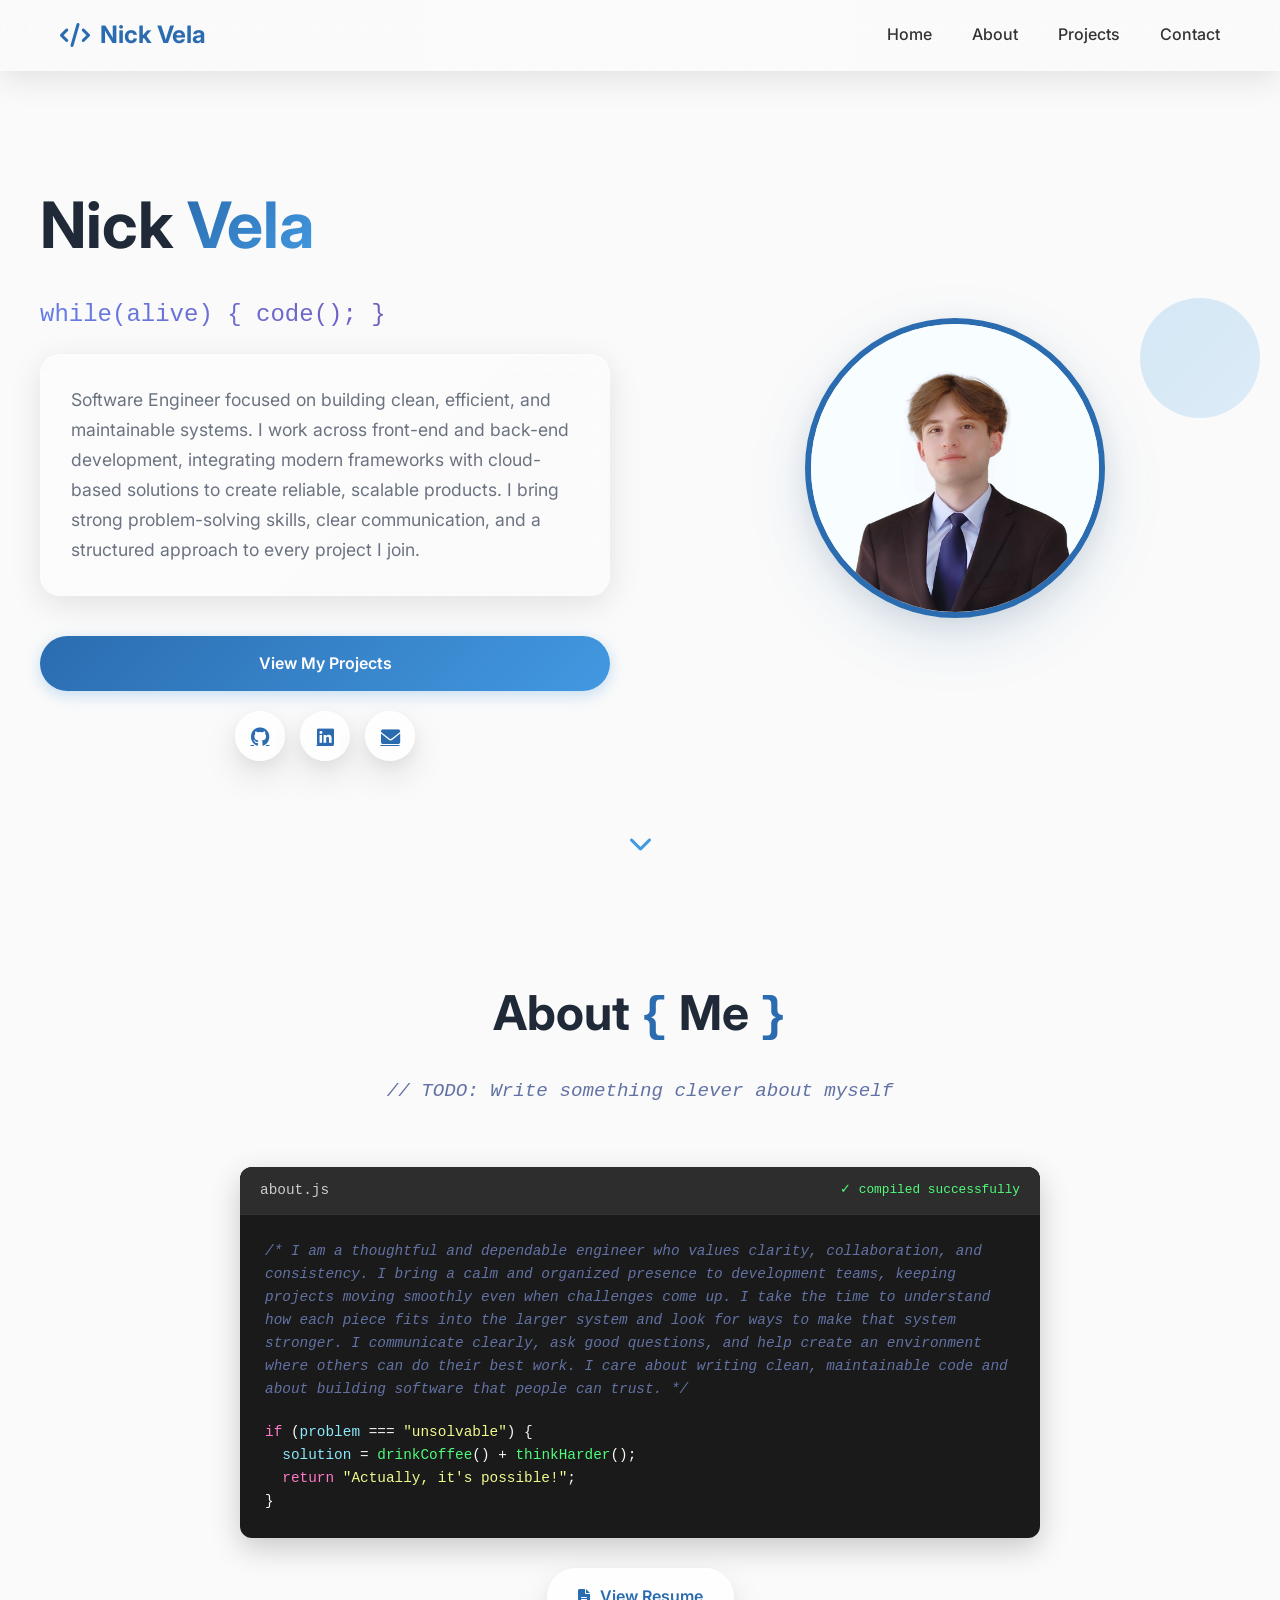
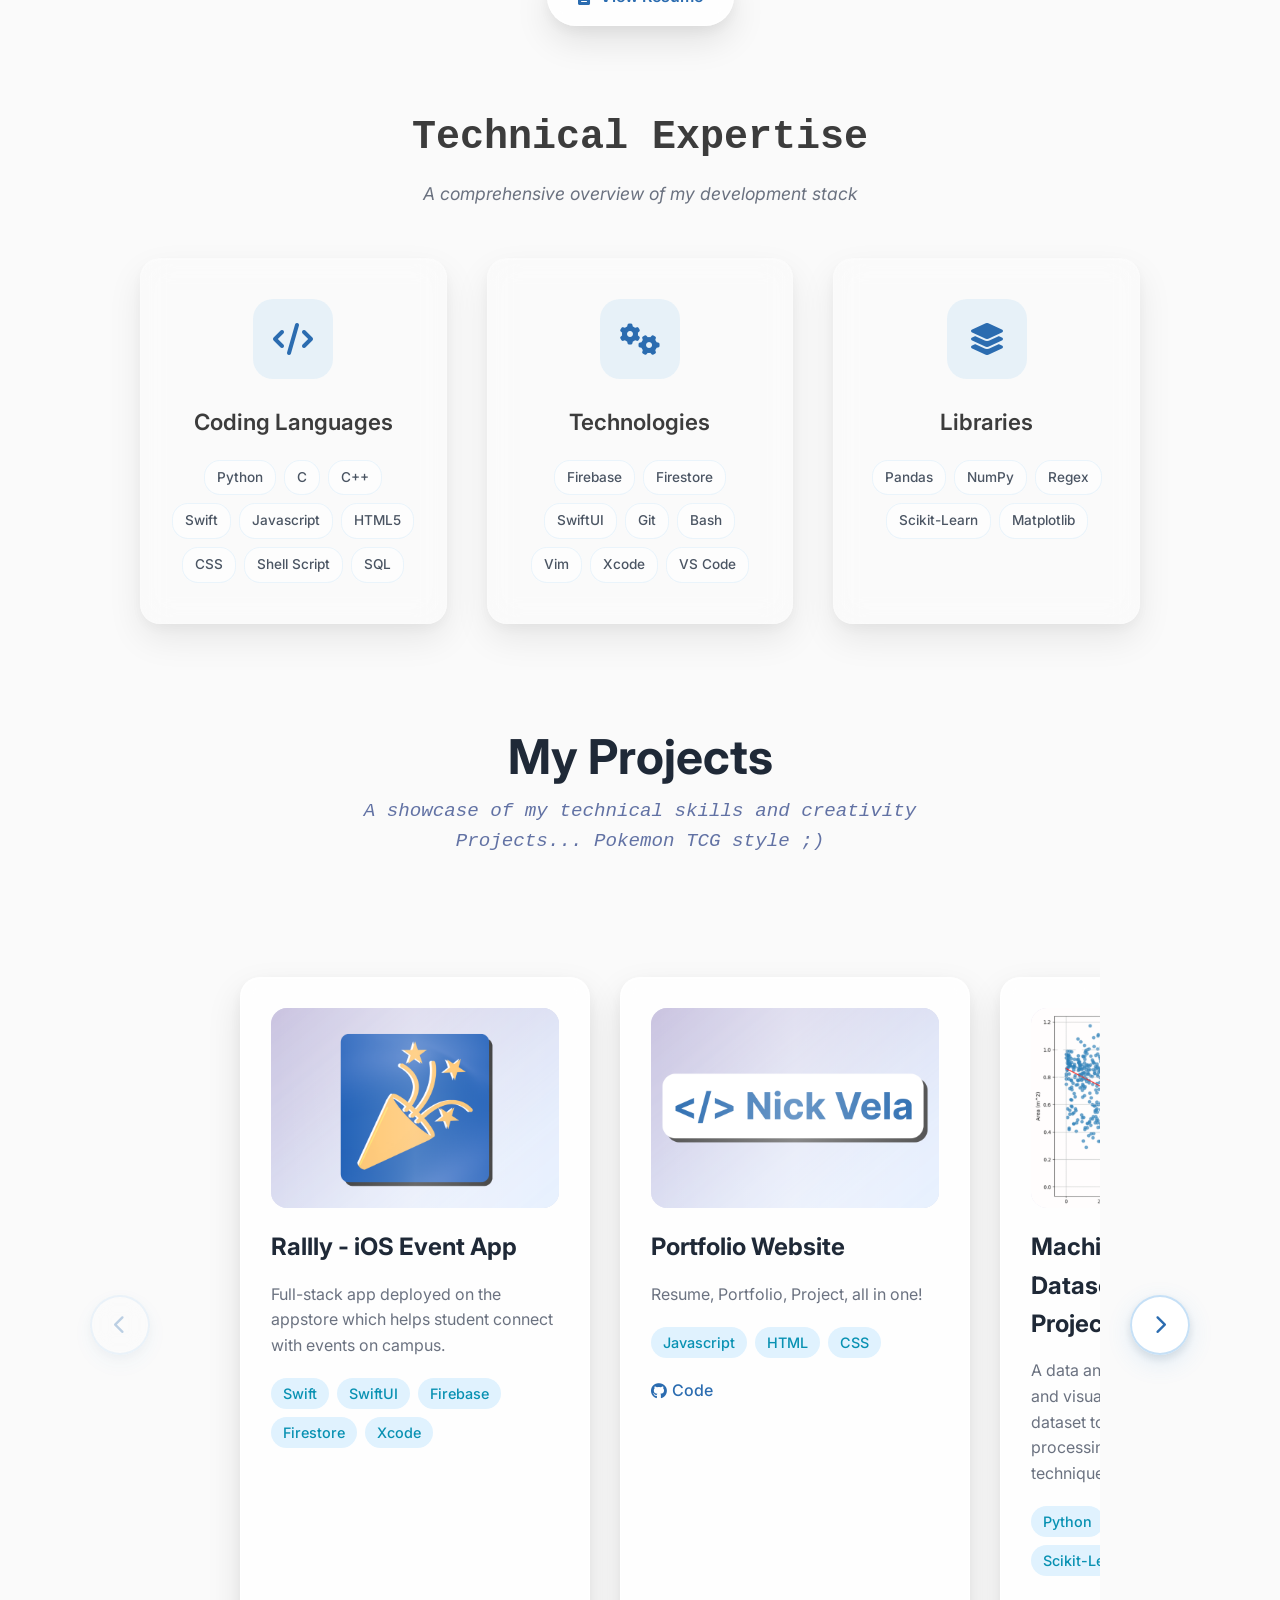
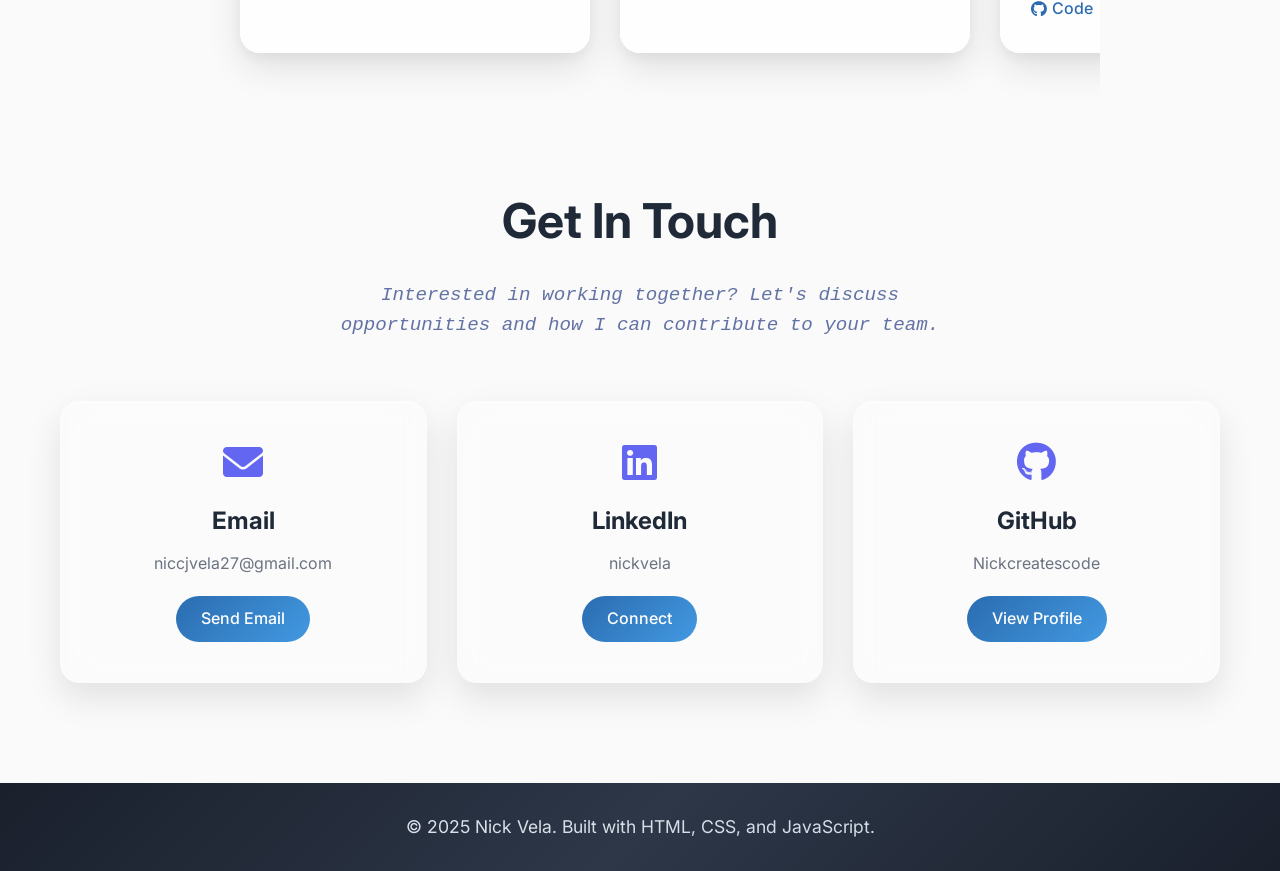
==== nick-portfolio/index.html @ c94e6b6d "First commit of website" ====
<!DOCTYPE html>
<html lang="en">
<head>
    <meta charset="UTF-8">
    <meta name="viewport" content="width=device-width, initial-scale=1.0">
    <title>Nick Vela - Software Engineer</title>
    <link rel="stylesheet" href="styles.css">
    <link href="https://cdnjs.cloudflare.com/ajax/libs/font-awesome/6.0.0/css/all.min.css" rel="stylesheet">
    <link href="https://fonts.googleapis.com/css2?family=Inter:wght@300;400;500;600;700&display=swap" rel="stylesheet">
</head>
<body>

    <!-- Navigation -->
    <nav class="navbar">
        <div class="nav-container">
            <div class="nav-logo">
                <i class="fas fa-code"></i>
                <span>Nick Vela</span>
            </div>
            <ul class="nav-menu">
                <li><a href="#home">Home</a></li>
                <li><a href="#about">About</a></li>
                <li><a href="#projects">Projects</a></li>
                <li><a href="#contact">Contact</a></li>
            </ul>
            <div class="hamburger">
                <span></span>
                <span></span>
                <span></span>
            </div>
        </div>
    </nav>

    <!-- Hero Section -->
    <section id="home" class="hero">
        <div class="hero-content">
            <div class="hero-text">
                <h1>Nick <span class="highlight">Vela</span></h1>
                <p class="tagline">while(alive) { code(); }</p>
                <p class="description">
                    Software Engineer focused on building clean, efficient, 
                    and maintainable systems. I work across front-end and back-end 
                    development, integrating modern frameworks with cloud-based 
                    solutions to create reliable, scalable products. I bring strong 
                    problem-solving skills, clear communication, and a structured 
                    approach to every project I join.
                </p>
                <div class="hero-buttons">
                    <a href="#projects" class="btn primary">View My Projects</a>
                    <div class="social-links">
                        <a href="https://github.com/Nickcreatescode" target="_blank"><i class="fab fa-github"></i></a>
                        <a href="https://www.linkedin.com/in/nickvela/" target="_blank"><i class="fab fa-linkedin"></i></a>
                        <a href="mailto:niccjvela27@gmail.com"><i class="fas fa-envelope"></i></a>
                    </div>
                </div>
            </div>
            <div class="hero-image">
                <div class="main-profile-picture">
                    <div class="profile-frame">
                        <img src="images/hero.jpeg" alt="Nick Vela Profile Photo" class="profile-image">
                    </div>
                    <div class="profile-accent"></div>
                </div>
            </div>
        </div>
        <div class="scroll-indicator">
            <i class="fas fa-chevron-down"></i>
        </div>
    </section>

    <!-- About Section -->
    <section id="about" class="about">
        <div class="container">
            <h2>About <span class="code-bracket">{</span> Me <span class="code-bracket">}</span></h2>
            <p class="section-subtitle">// TODO: Write something clever about myself</p>
            
            <div class="about-content">
                <div class="about-intro">
                    <div class="code-block-section">
                        <div class="code-header">
                            <span class="file-name">about.js</span>
                            <span class="file-status">✓ compiled successfully</span>
                        </div>
                        <div class="code-content">
                            <p class="code-comment">/* 
                             I am a thoughtful and dependable engineer who values clarity, collaboration, 
                             and consistency. I bring a calm and organized presence to development teams, 
                             keeping projects moving smoothly even when challenges come up. I take the time 
                             to understand how each piece fits into the larger system and look for ways to 
                             make that system stronger. I communicate clearly, ask good questions, and help 
                             create an environment where others can do their best work. I care about writing 
                             clean, maintainable code and about building software that people can trust.
                             */</p>
                            
                            <p class="code-statement">
                                <span class="code-keyword">if</span> (<span class="code-variable">problem</span> === <span class="code-string">"unsolvable"</span>) {<br>
                                &nbsp;&nbsp;<span class="code-variable">solution</span> = <span class="code-function">drinkCoffee</span>() + <span class="code-function">thinkHarder</span>();<br>
                                &nbsp;&nbsp;<span class="code-keyword">return</span> <span class="code-string">"Actually, it's possible!"</span>;<br>
                                }
                            </p>
                        </div>
                    </div>
                    <div class="resume-button-container">
                        <a href="resume.pdf" class="btn resume-btn">
                            <i class="fas fa-file-alt"></i>
                            View Resume
                        </a>
                    </div>
                </div>
                
                <div class="skills-section">
                    <div class="skills-header">
                        <h3>Technical Expertise</h3>
                        <p>A comprehensive overview of my development stack</p>
                    </div>
                    
                    <div class="skills-grid">
                        <div class="skill-category languages">
                            <div class="skill-icon">
                                <i class="fas fa-code"></i>
                            </div>
                            <h4>Coding Languages</h4>
                            <div class="skill-list">
                                <span>Python</span><span>C</span><span>C++</span>
                                <span>Swift</span><span>Javascript</span><span>HTML5</span>
                                <span>CSS</span><span>Shell Script</span><span>SQL</span>
                            </div>
                        </div>
                        
                        <div class="skill-category technologies">
                            <div class="skill-icon">
                                <i class="fas fa-cogs"></i>
                            </div>
                            <h4>Technologies</h4>
                            <div class="skill-list">
                                <span>Firebase</span><span>Firestore</span><span>SwiftUI</span>
                                <span>Git</span><span>Bash</span><span>Vim</span><span>Xcode</span>
                                <span>VS Code</span>
                            </div>
                        </div>
                        
                        <div class="skill-category libraries">
                            <div class="skill-icon">
                                <i class="fas fa-layer-group"></i>
                            </div>
                            <h4>Libraries</h4>
                            <div class="skill-list">
                                <span>Pandas</span><span>NumPy</span><span>Regex</span>
                                <span>Scikit-Learn</span><span>Matplotlib</span>
                            </div>
                        </div>
                    </div>
                </div>
            </div>
        </div>
    </section>

    <!-- Projects Section -->
    <section id="projects" class="projects">
        <div class="container">
            <h2>My Projects</h2>
            <p class="section-subtitle">A showcase of my technical skills and creativity<br>Projects... Pokemon TCG style ;)</p>
            
            <div class="projects-container">
                <button class="projects-nav-button prev" id="projectsPrev">
                    <i class="fas fa-chevron-left"></i>
                </button>
                <div class="projects-scroll-container">
                    <div class="projects-list" id="projectsList">
                        <!-- Projects will be loaded from JavaScript -->
                    </div>
                </div>
                <button class="projects-nav-button next" id="projectsNext">
                    <i class="fas fa-chevron-right"></i>
                </button>
            </div>
        </div>
    </section>

    <!-- Contact Section -->
    <section id="contact" class="contact">
        <div class="container">
            <h2>Get In Touch</h2>
            <p class="section-subtitle">Interested in working together? Let's discuss opportunities and how I can contribute to your team.</p>
            
            <div class="contact-grid">
                <div class="contact-card">
                    <i class="fas fa-envelope"></i>
                    <h3>Email</h3>
                    <p>niccjvela27@gmail.com</p>
                    <a href="mailto:niccjvela27@gmail.com" class="contact-link">Send Email</a>
                </div>
                <div class="contact-card">
                    <i class="fab fa-linkedin"></i>
                    <h3>LinkedIn</h3>
                    <p>nickvela</p>
                    <a href="https://www.linkedin.com/in/nickvela/" target="_blank" class="contact-link">Connect</a>
                </div>
                <div class="contact-card">
                    <i class="fab fa-github"></i>
                    <h3>GitHub</h3>
                    <p>Nickcreatescode</p>
                    <a href="https://github.com/Nickcreatescode" target="_blank" class="contact-link">View Profile</a>
                </div>
            </div>
        </div>
    </section>

    <!-- Footer -->
    <footer class="footer">
        <div class="container">
            <p>&copy; 2025 Nick Vela. Built with HTML, CSS, and JavaScript.</p>
        </div>
    </footer>

    <!-- Project Modal -->
    <div id="projectModal" class="modal">
        <div class="modal-content">
            <span class="close">&times;</span>
            <div class="modal-body" id="modalBody">
                <!-- Modal content will be loaded dynamically -->
            </div>
        </div>
    </div>

    <!-- Scroll to Top Button -->
    <button id="scrollToTop" class="scroll-to-top">
        <i class="fas fa-chevron-up"></i>
    </button>

    <script src="script.js"></script>
</body>
</html>
---- nick-portfolio/styles.css ----
/* Reset and Base Styles */
* {
    margin: 0;
    padding: 0;
    box-sizing: border-box;
}

body {
    font-family: 'Inter', sans-serif;
    line-height: 1.6;
    color: #2d3748;
    overflow-x: hidden;
    background: #fafafa;
    position: relative;
}



html {
    scroll-behavior: smooth;
}

.container {
    max-width: 1200px;
    margin: 0 auto;
    padding: 0 20px;
}


/* Navigation */
.navbar {
    position: fixed;
    top: 0;
    width: 100%;
    background: rgba(255, 255, 255, 0.1);
    backdrop-filter: blur(20px) saturate(180%);
    border-bottom: 1px solid rgba(255, 255, 255, 0.2);
    box-shadow: 0 8px 32px rgba(0, 0, 0, 0.1);
    z-index: 1000;
    transition: all 0.3s ease;
}

.navbar::before {
    content: '';
    position: absolute;
    top: 0;
    left: 0;
    right: 0;
    bottom: 0;
    background: linear-gradient(90deg, 
        rgba(255, 255, 255, 0.1) 0%,
        rgba(255, 255, 255, 0.2) 50%,
        rgba(255, 255, 255, 0.1) 100%);
    z-index: -1;
}

.nav-container {
    max-width: 1200px;
    margin: 0 auto;
    padding: 0 20px;
    display: flex;
    justify-content: space-between;
    align-items: center;
    height: 70px;
}

.nav-logo {
    display: flex;
    align-items: center;
    gap: 10px;
    font-size: 1.5rem;
    font-weight: 700;
    color: #2b6cb0;
}

.nav-menu {
    display: flex;
    list-style: none;
    gap: 40px;
}

.nav-menu a {
    text-decoration: none;
    color: #333;
    font-weight: 500;
    transition: color 0.3s ease;
}

.nav-menu a:hover {
    color: #2b6cb0;
}

.hamburger {
    display: none;
    flex-direction: column;
    cursor: pointer;
}

.hamburger span {
    width: 25px;
    height: 3px;
    background: #333;
    margin: 3px 0;
    transition: 0.3s;
}

/* Hero Section */
.hero {
    min-height: 100vh;
    display: flex;
    align-items: center;
    padding: 75px 20px 40px;
    position: relative;
    overflow: hidden;
    background: #fafafa;
}

.hero-content {
    max-width: 1200px;
    margin: 0 auto;
    display: grid;
    grid-template-columns: 1fr 1fr;
    gap: 60px;
    align-items: center;
}


.hero h1 {
    font-size: 4rem;
    font-weight: 700;
    margin-bottom: 20px;
    color: #1f2937;
}

.highlight {
    background: linear-gradient(135deg, #2b6cb0, #4299e1);
    -webkit-background-clip: text;
    -webkit-text-fill-color: transparent;
    background-clip: text;
}

.tagline {
    font-size: 1.5rem;
    font-weight: 500;
    margin-bottom: 20px;
    color: #4b5563;
    font-family: 'Courier New', monospace;
    background: linear-gradient(45deg, #667eea, #764ba2);
    -webkit-background-clip: text;
    -webkit-text-fill-color: transparent;
    background-clip: text;
}

.description {
    font-size: 1.1rem;
    line-height: 1.7;
    margin-bottom: 40px;
    color: #6b7280;
    background: rgba(255, 255, 255, 0.25);
    backdrop-filter: blur(10px) saturate(180%);
    padding: 30px;
    border-radius: 20px;
    border: 1px solid rgba(255, 255, 255, 0.3);
    box-shadow: 
        0 8px 32px rgba(0, 0, 0, 0.1),
        inset 0 1px 0 rgba(255, 255, 255, 0.5);
    position: relative;
}

.description::before {
    content: '';
    position: absolute;
    top: 0;
    left: 0;
    right: 0;
    bottom: 0;
    background: linear-gradient(135deg, 
        rgba(255, 255, 255, 0.2) 0%,
        rgba(255, 255, 255, 0.05) 100%);
    border-radius: 20px;
    z-index: -1;
}

.hero-buttons {
    display: flex;
    flex-direction: column;
    gap: 20px;
}

.btn {
    display: inline-block;
    padding: 15px 30px;
    border-radius: 50px;
    text-decoration: none;
    font-weight: 600;
    transition: all 0.3s ease;
    text-align: center;
}

.btn.primary {
    background: linear-gradient(135deg, #2b6cb0, #4299e1);
    color: white;
    box-shadow: 0 4px 15px rgba(66, 153, 225, 0.3);
    position: relative;
    overflow: hidden;
}

.btn.primary::before {
    content: '';
    position: absolute;
    top: 0;
    left: -100%;
    width: 100%;
    height: 100%;
    background: linear-gradient(90deg, 
        transparent, 
        rgba(255, 255, 255, 0.3), 
        transparent);
    transition: left 0.5s;
}

.btn.primary:hover::before {
    left: 100%;
}

.btn.primary:hover {
    background: linear-gradient(135deg, #2a69ac, #3182ce);
    transform: translateY(-3px);
    box-shadow: 0 6px 20px rgba(66, 153, 225, 0.4);
}

.social-links {
    display: flex;
    gap: 15px;
    justify-content: center;
}

.social-links a {
    display: flex;
    align-items: center;
    justify-content: center;
    width: 50px;
    height: 50px;
    background: rgba(255, 255, 255, 0.8);
    border-radius: 50%;
    color: #2b6cb0;
    font-size: 1.2rem;
    transition: all 0.3s ease;
    box-shadow: 
        0 15px 35px rgba(0, 0, 0, 0.1),
        0 5px 15px rgba(0, 0, 0, 0.05),
        inset 0 1px 0 rgba(255, 255, 255, 0.6);
}

.social-links a:hover {
    background: linear-gradient(135deg, #2b6cb0, #4299e1);
    box-shadow: 0 6px 20px rgba(66, 153, 225, 0.4);
    color: white;
    transform: translateY(-3px);
    
}

.hero-image {
    display: flex;
    justify-content: center;
    align-items: center;
}

.main-profile-picture {
    display: flex;
    justify-content: center;
    align-items: center;
    position: relative;
    width: 100%;
    height: 100%;
}

.profile-frame {
    width: 300px;
    height: 300px;
    border-radius: 50%;
    overflow: hidden;
    position: relative;
    background: linear-gradient(135deg, #ffffff, #f8fafc);
    border: 6px solid #2b6cb0;
    box-shadow: 
        0 20px 60px rgba(43, 108, 176, 0.15),
        0 8px 25px rgba(0, 0, 0, 0.08),
        inset 0 2px 0 rgba(255, 255, 255, 0.8);
    transition: all 0.4s cubic-bezier(0.175, 0.885, 0.32, 1.275);
    z-index: 2;
}

.profile-frame:hover {
    transform: scale(1.05) translateY(-10px);
    border-color: #4299e1;
    box-shadow: 
        0 30px 80px rgba(43, 108, 176, 0.25),
        0 15px 35px rgba(0, 0, 0, 0.12),
        inset 0 2px 0 rgba(255, 255, 255, 1);
}

.profile-placeholder {
    width: 100%;
    height: 100%;
    display: flex;
    flex-direction: column;
    align-items: center;
    justify-content: center;
    background: linear-gradient(135deg, #e2e8f0, #cbd5e1);
    color: #4a5568;
    transition: all 0.3s ease;
}

.profile-placeholder i {
    font-size: 5rem;
    margin-bottom: 15px;
    color: #2b6cb0;
    transition: all 0.3s ease;
}

.profile-image {
    width: 100%;
    height: 100%;
    object-fit: cover;
    object-position: center;
    border-radius: 50%;
    transform: scale(1.5);
}

.upload-text {
    font-size: 1rem;
    font-weight: 600;
    text-align: center;
    color: #4a5568;
    letter-spacing: 0.5px;
}

.profile-placeholder:hover {
    background: linear-gradient(135deg, #cbd5e1, #a0aec0);
}

.profile-placeholder:hover i {
    color: #4299e1;
    transform: scale(1.15) rotate(5deg);
}

.profile-accent {
    position: absolute;
    top: -20px;
    right: -20px;
    width: 120px;
    height: 120px;
    background: linear-gradient(135deg, #4299e1, #63b3ed);
    border-radius: 50%;
    opacity: 0.1;
    z-index: 1;
    animation: accentFloat 6s ease-in-out infinite;
}

@keyframes accentFloat {
    0%, 100% {
        transform: translate(0, 0) scale(1);
    }
    50% {
        transform: translate(-10px, -10px) scale(1.1);
    }
}



.scroll-indicator {
    position: absolute;
    bottom: 30px;
    left: 50%;
    transform: translateX(-50%);
    animation: bounce 2s infinite;
    cursor: pointer;
    padding: 10px;
    transition: all 0.3s ease;
}

.scroll-indicator:hover {
    transform: translateX(-50%) scale(1.1);
    animation-play-state: paused;
}

.scroll-indicator i {
    font-size: 1.5rem;
    color: #4299e1;
    transition: color 0.3s ease;
}

.scroll-indicator:hover i {
    color: #2b6cb0;
}

@keyframes bounce {
    0%, 20%, 50%, 80%, 100% {
        transform: translateX(-50%) translateY(0);
    }
    40% {
        transform: translateX(-50%) translateY(-10px);
    }
    60% {
        transform: translateX(-50%) translateY(-5px);
    }
}

/* About Section */
.about {
    padding: 75px 20px;
    position: relative;
    overflow: hidden;
    background: #fafafa;
}


.about h2 {
    font-size: 3rem;
    text-align: center;
    margin-bottom: 20px;
    color: #1f2937;
}

.code-bracket {
    color: #2b6cb0;
    font-family: 'Courier New', monospace;
}

.section-subtitle {
    text-align: center;
    font-size: 1.2rem;
    color: #6b7280;
    margin-bottom: 60px;
    max-width: 600px;
    margin-left: auto;
    margin-right: auto;
    font-family: 'Courier New', monospace;
    color: #6272a4;
    font-style: italic;
}

.about-content {
    display: flex;
    flex-direction: column;
    gap: 80px;
    align-items: center;
}

.about-intro {
    width: 100%;
    max-width: 800px;
}

.code-block-section {
    background: #1a1a1a;
    border-radius: 12px;
    overflow: hidden;
    box-shadow: 0 10px 30px rgba(0, 0, 0, 0.2);
}

.code-header {
    background: #2d2d2d;
    padding: 12px 20px;
    display: flex;
    justify-content: space-between;
    align-items: center;
    border-bottom: 1px solid #333;
}

.file-name {
    color: #ccc;
    font-family: 'Courier New', monospace;
    font-size: 0.9rem;
}

.file-status {
    color: #50fa7b;
    font-family: 'Courier New', monospace;
    font-size: 0.8rem;
}

.code-content {
    padding: 25px;
    font-family: 'Courier New', monospace;
    font-size: 0.9rem;
    line-height: 1.6;
}

.code-comment {
    color: #6272a4;
    font-style: italic;
    margin-bottom: 20px;
    display: block;
}

.code-statement {
    color: #f8f8f2;
    margin-top: 15px;
}

.code-keyword { color: #ff79c6; }
.code-variable { color: #8be9fd; }
.code-string { color: #f1fa8c; }
.code-function { color: #50fa7b; }

.resume-button-container {
    margin-top: 30px;
    text-align: center;
}

.resume-btn {
    background: rgba(255, 255, 255, 0.8);
    backdrop-filter: blur(10px) saturate(180%);
    border: 1px solid rgba(255, 255, 255, 0.3);
    color: #2b6cb0;
    padding: 15px 30px;
    border-radius: 50px;
    text-decoration: none;
    font-weight: 600;
    display: inline-flex;
    align-items: center;
    gap: 10px;
    transition: all 0.4s cubic-bezier(0.175, 0.885, 0.32, 1.275);
    box-shadow: 
        0 15px 35px rgba(0, 0, 0, 0.1),
        0 5px 15px rgba(0, 0, 0, 0.05),
        inset 0 1px 0 rgba(255, 255, 255, 0.6);
    position: relative;
    overflow: hidden;
}

.resume-btn::before {
    content: '';
    position: absolute;
    top: 0;
    left: -100%;
    width: 100%;
    height: 100%;
    background: linear-gradient(90deg, 
        transparent, 
        rgba(255, 255, 255, 0.4), 
        transparent);
    transition: left 0.6s;
}

.resume-btn:hover::before {
    left: 100%;
}

.resume-btn:hover {
    background: rgba(255, 255, 255, 0.95);
    transform: translateY(-3px) scale(1.02);
    box-shadow: 
        0 25px 50px rgba(43, 108, 176, 0.15),
        0 10px 25px rgba(0, 0, 0, 0.1),
        inset 0 1px 0 rgba(255, 255, 255, 0.8);
    color: #4299e1;
}

.skills-section {
    width: 100%;
    max-width: 1000px;
}

.skills-header {
    text-align: center;
    margin-bottom: 50px;
}

.skills-header h3 {
    font-size: 2.5rem;
    color: #3c3c3c;
    margin-bottom: 10px;
    font-family: 'Courier New', monospace;
}

.skills-header p {
    font-size: 1.1rem;
    color: #6b7280;
    font-style: italic;
}

.skills-grid {
    display: grid;
    grid-template-columns: repeat(3, 1fr);
    gap: 40px;
    margin-top: 40px;
}

.skill-category {
    background: rgba(255, 255, 255, 0.15);
    backdrop-filter: blur(15px) saturate(180%);
    border-radius: 20px;
    padding: 40px 30px;
    text-align: center;
    transition: all 0.4s cubic-bezier(0.175, 0.885, 0.32, 1.275);
    border: 1px solid rgba(255, 255, 255, 0.2);
    position: relative;
    overflow: hidden;
    box-shadow: 
        0 15px 35px rgba(0, 0, 0, 0.08),
        0 5px 15px rgba(0, 0, 0, 0.04),
        inset 0 1px 0 rgba(255, 255, 255, 0.3);
}

.skill-category::before {
    content: '';
    position: absolute;
    top: 0;
    left: -100%;
    width: 100%;
    height: 100%;
    background: linear-gradient(90deg, 
        transparent, 
        rgba(255, 255, 255, 0.4), 
        transparent);
    transition: left 0.6s;
}

.skill-category:hover::before {
    left: 100%;
}

.skill-category:hover {
    background: rgba(255, 255, 255, 0.25);
    box-shadow: 
        0 25px 50px rgba(0, 0, 0, 0.15),
        0 10px 25px rgba(0, 0, 0, 0.1),
        inset 0 1px 0 rgba(255, 255, 255, 0.8);
}


.skill-icon {
    width: 80px;
    height: 80px;
    margin: 0 auto 25px;
    border-radius: 20px;
    display: flex;
    align-items: center;
    justify-content: center;
    font-size: 2rem;
    transition: all 0.3s ease;
    background: rgba(66, 153, 225, 0.1);
    color: #2b6cb0;
}

.skill-category:hover .skill-icon {
    transform: scale(1.2);
    background: rgba(66, 153, 225, 0.15);
    color: #4299e1;
}


.skill-category h4 {
    font-size: 1.4rem;
    color: #3c3c3c;
    margin-bottom: 20px;
    font-weight: 600;
}

.skill-list {
    display: flex;
    flex-wrap: wrap;
    gap: 8px;
    justify-content: center;
}

.skill-list span {
    background: rgba(255, 255, 255, 0.6);
    padding: 6px 12px;
    border-radius: 16px;
    font-size: 0.85rem;
    font-weight: 500;
    color: #4b5563;
    transition: all 0.3s ease;
    border: 1px solid rgba(66, 153, 225, 0.1);
}

.skill-list span:hover {
    background: rgba(66, 153, 225, 0.1);
    color: #2b6cb0;
    transform: translateY(-2px);
}

/* Projects Section */
.projects {
    padding-bottom: 0px;
    padding-top: 20px;
    position: relative;
    overflow: hidden;
    background: #fafafa;
}


.projects h2 {
    font-size: 3rem;
    text-align: center;
    margin-bottom: 0px;
    color: #1f2937;
}

.projects-container {
    margin-top: 0px;
    position: relative;
    padding: 0px 0px;
    display: flex;
    align-items: center;
    gap: 30px;
    max-width: 1500px;
    margin-left: 30px;
    margin-right: 30px;
}

.projects-nav-button {
    background: rgba(255, 255, 255, 0.95);
    backdrop-filter: blur(10px);
    border: 2px solid rgba(66, 153, 225, 0.3);
    border-radius: 50%;
    width: 60px;
    height: 60px;
    display: flex;
    align-items: center;
    justify-content: center;
    cursor: pointer;
    font-size: 1.2rem;
    color: #2b6cb0;
    transition: all 0.3s cubic-bezier(0.175, 0.885, 0.32, 1.275);
    box-shadow: 
        0 8px 25px rgba(66, 153, 225, 0.15),
        0 4px 10px rgba(0, 0, 0, 0.1);
    position: relative;
    flex-shrink: 0;
}

.projects-nav-button::before {
    content: '';
    position: absolute;
    top: 0;
    left: 0;
    right: 0;
    bottom: 0;
    border-radius: 50%;
    background: linear-gradient(135deg, rgba(66, 153, 225, 0.1), rgba(129, 140, 248, 0.05));
    opacity: 0;
    transition: opacity 0.3s ease;
}

.projects-nav-button:hover::before {
    opacity: 1;
}

.projects-nav-button:hover {
    background: rgba(255, 255, 255, 1);
    border-color: rgba(66, 153, 225, 0.5);
    transform: translateY(-3px) scale(1.05);
    box-shadow: 
        0 15px 35px rgba(66, 153, 225, 0.25),
        0 8px 15px rgba(0, 0, 0, 0.15);
    color: #4299e1;
}

.projects-nav-button:active {
    transform: translateY(-1px) scale(1.02);
}

.projects-nav-button.disabled {
    opacity: 0.3;
    cursor: not-allowed;
    pointer-events: none;
    transform: translateY(0) scale(1);
}

.projects-nav-button.disabled:hover {
    transform: translateY(0) scale(1);
    box-shadow: 
        0 8px 25px rgba(66, 153, 225, 0.15),
        0 4px 10px rgba(0, 0, 0, 0.1);
}

.projects-scroll-container {
    position: relative;
    overflow: hidden;
    padding: 40px 0 60px 0;
    flex: 1;
    min-width: 0;
}

.projects-scroll-container::-webkit-scrollbar {
    display: none;
}

.projects-list {
    display: flex;
    gap: 30px;
    padding: 20px 60px 20px 60px;
    width: max-content;
}

.project-card {
    background: rgba(255, 255, 255, 0.8);
    backdrop-filter: blur(10px) saturate(180%);
    border-radius: 20px;
    padding: 30px;
    box-shadow: 
        0 15px 35px rgba(0, 0, 0, 0.1),
        0 5px 15px rgba(0, 0, 0, 0.05),
        inset 0 1px 0 rgba(255, 255, 255, 0.6);
    border: 1px solid rgba(255, 255, 255, 0.3);
    transition: all 0.4s cubic-bezier(0.175, 0.885, 0.32, 1.275);
    cursor: pointer;
    min-width: 350px;
    max-width: 350px;
    position: relative;
    overflow: hidden;
}


.project-card::before {
    content: '';
    position: absolute;
    top: 0;
    left: -100%;
    width: 100%;
    height: 100%;
    background: linear-gradient(90deg, 
        transparent, 
        rgba(255, 255, 255, 0.4), 
        transparent);
    transition: left 0.6s;
}

.project-card:hover::before {
    left: 100%;
}

.project-card:hover {
    transform: translateY(-8px) scale(1.02);
    box-shadow: 
        0 25px 50px rgba(0, 0, 0, 0.15),
        0 10px 25px rgba(0, 0, 0, 0.1),
        inset 0 1px 0 rgba(255, 255, 255, 0.8);
}


/* Project cover image container dimensions: 290px × 200px 
   (350px card width - 60px padding = 290px effective width) */
.project-image {
    height: 200px; /* Fixed height for consistent card layout */
    background: 
        linear-gradient(135deg, rgba(168, 85, 247, 0.1), rgba(59, 130, 246, 0.1)),
        linear-gradient(45deg, #f3f4f6, #e5e7eb);
    border-radius: 16px;
    margin-bottom: 20px;
    display: flex;
    align-items: center;
    justify-content: center;
    font-size: 3rem;
    color: #6366f1;
    position: relative;
    overflow: hidden;
    transition: all 0.3s ease;
}

/* Project cover image: Recommended dimensions 400×400px (square) or 400×300px (4:3 ratio)
   Images will fill the full 290×200px container */
.project-image img {
    width: 100%;
    height: 100%;
    object-fit: cover; /* Fills container completely */
    border-radius: 12px;
    padding: 0px;
}

.project-image::before {
    content: '';
    position: absolute;
    top: -50%;
    left: -50%;
    width: 200%;
    height: 200%;
    background: linear-gradient(45deg, 
        transparent 30%, 
        rgba(255, 255, 255, 0.3) 50%, 
        transparent 70%);
    transform: rotate(45deg);
    animation: image-shine 3s ease-in-out infinite;
}

@keyframes image-shine {
    0% { transform: translateX(-100%) translateY(-100%) rotate(45deg); }
    50% { transform: translateX(100%) translateY(100%) rotate(45deg); }
    100% { transform: translateX(-100%) translateY(-100%) rotate(45deg); }
}

.project-card:hover .project-image {
    transform: scale(1.05);
    background: 
        linear-gradient(135deg, rgba(168, 85, 247, 0.15), rgba(59, 130, 246, 0.15)),
        linear-gradient(45deg, #f3f4f6, #e5e7eb);
}

.project-card h3 {
    font-size: 1.5rem;
    margin-bottom: 15px;
    color: #1f2937;
}

.project-card p {
    color: #6b7280;
    margin-bottom: 20px;
    line-height: 1.6;
}

.project-tech {
    display: flex;
    flex-wrap: wrap;
    gap: 8px;
    margin-bottom: 20px;
}

.tech-tag {
    background: #e0f2fe;
    color: #0891b2;
    padding: 4px 12px;
    border-radius: 20px;
    font-size: 0.9rem;
    font-weight: 500;
}

.project-links {
    display: flex;
    gap: 15px;
}

.project-link {
    color: #2b6cb0;
    text-decoration: none;
    font-weight: 500;
    display: flex;
    align-items: center;
    gap: 5px;
}

.project-link:hover {
    color: #4299e1;
}

/* Contact Section */
.contact {
    padding: 50px 20px;
    position: relative;
    overflow: hidden;
    background: #fafafa;
}


.contact h2 {
    font-size: 3rem;
    text-align: center;
    margin-bottom: 20px;
    color: #1f2937;
}

.contact-grid {
    display: grid;
    grid-template-columns: repeat(auto-fit, minmax(300px, 1fr));
    gap: 30px;
    margin-top: 60px;
    margin-bottom: 50px;
}

.contact-card {
    background: rgba(255, 255, 255, 0.25);
    backdrop-filter: blur(15px) saturate(200%);
    padding: 40px;
    border-radius: 20px;
    text-align: center;
    box-shadow: 
        0 15px 35px rgba(0, 0, 0, 0.1),
        inset 0 1px 0 rgba(255, 255, 255, 0.6);
    border: 1px solid rgba(255, 255, 255, 0.3);
    transition: all 0.4s cubic-bezier(0.175, 0.885, 0.32, 1.275);
    position: relative;
    overflow: hidden;
}

.contact-card::before {
    content: '';
    position: absolute;
    top: -50%;
    left: -50%;
    width: 200%;
    height: 200%;
    background: radial-gradient(circle, rgba(255, 255, 255, 0.1) 0%, transparent 70%);
    opacity: 0;
    transition: opacity 0.3s ease;
}

.contact-card:hover::before {
    opacity: 1;
}

.contact-card:hover {
    transform: translateY(-8px) rotateY(5deg);
    box-shadow: 
        0 25px 50px rgba(0, 0, 0, 0.15),
        inset 0 1px 0 rgba(255, 255, 255, 0.8);
}

.contact-card i {
    font-size: 2.5rem;
    color: #6366f1;
    margin-bottom: 20px;
    transition: all 0.3s ease;
}

.contact-card:hover i {
    transform: scale(1.2) rotate(10deg);
    color: #4f46e5;
}

.contact-card h3 {
    font-size: 1.5rem;
    margin-bottom: 10px;
    color: #1f2937;
}

.contact-card p {
    color: #6b7280;
    margin-bottom: 20px;
}

.contact-link {
    display: inline-block;
    background: linear-gradient(135deg, #2b6cb0, #4299e1);
    color: white;
    padding: 10px 25px;
    border-radius: 25px;
    text-decoration: none;
    font-weight: 500;
    transition: all 0.3s ease;
}

.contact-link:hover {
    background: linear-gradient(135deg, #1a365d, #2a69ac);
    transform: translateY(-2px);
    box-shadow: 0 4px 15px rgba(66, 153, 225, 0.3);
}

/* Footer */
.footer {
    background: 
        linear-gradient(135deg, #1a202c 0%, #2d3748 50%, #1a202c 100%),
        radial-gradient(ellipse at center, rgba(66, 153, 225, 0.1) 0%, transparent 70%);
    color: white;
    text-align: center;
    padding: 30px 20px;
    position: relative;
    overflow: hidden;
}


.footer p {
    font-size: 1.1rem;
    background: linear-gradient(135deg, #e2e8f0, #cbd5e1);
    -webkit-background-clip: text;
    -webkit-text-fill-color: transparent;
    background-clip: text;
}

/* Modal */
.modal {
    display: none;
    position: fixed;
    z-index: 2000;
    left: 0;
    top: 0;
    width: 100%;
    height: 100%;
    background-color: rgba(0, 0, 0, 0.5);
    backdrop-filter: blur(5px);
}

.modal-content {
    background-color: white;
    margin: 5% auto;
    padding: 0;
    border-radius: 16px;
    width: 90%;
    max-width: 800px;
    max-height: 80vh;
    overflow-y: auto;
    position: relative;
}

.close {
    position: absolute;
    right: 20px;
    top: 20px;
    color: #aaa;
    font-size: 28px;
    font-weight: bold;
    cursor: pointer;
    z-index: 1;
    background: white;
    border-radius: 50%;
    width: 40px;
    height: 40px;
    display: flex;
    align-items: center;
    justify-content: center;
    box-shadow: 0 2px 10px rgba(0, 0, 0, 0.1);
}

.close:hover {
    color: #000;
}

.modal-body {
    padding: 40px;
}

.modal-images {
    position: relative;
    margin: 20px 0;
}

.modal-images-container {
    display: flex;
    gap: 20px;
    overflow-x: auto;
    padding: 20px 0;
    scroll-behavior: smooth;
    align-items: center;
    min-height: 300px;
}

.modal-images-container::-webkit-scrollbar {
    height: 8px;
}

.modal-images-container::-webkit-scrollbar-track {
    background: #ffffff;
    border-radius: 4px;
}

.modal-images-container::-webkit-scrollbar-thumb {
    background: #888;
    border-radius: 4px;
}

.modal-images-container::-webkit-scrollbar-thumb:hover {
    background: #555;
}

.modal-image {
    flex: 0 0 auto;
    max-width: 400px;
    max-height: 600px;
    border-radius: 12px;
    position: relative;
    display: flex;
    align-items: center;
    justify-content: center;
}

.modal-image img {
    max-width: 400px;
    max-height: 600px;
    width: 100%;
    height: 100%;
    object-fit: contain;
    border-radius: 12px;
    box-shadow: 0 4px 12px rgba(0, 0, 0, 0.15);
    display: block;
}

.emoji-display {
    font-size: 4rem;
    display: flex;
    align-items: center;
    justify-content: center;
    width: 100%;
    height: 100%;
}

.modal-scroll-button {
    position: absolute;
    top: 50%;
    transform: translateY(-50%);
    background: rgba(255, 255, 255, 0.9);
    border: none;
    border-radius: 50%;
    width: 40px;
    height: 40px;
    cursor: pointer;
    font-size: 1.2rem;
    color: #2b6cb0;
    transition: all 0.3s ease;
    z-index: 10;
    box-shadow: 0 4px 12px rgba(0, 0, 0, 0.15);
}

.modal-scroll-button:hover {
    background: white;
    transform: translateY(-50%) scale(1.1);
    box-shadow: 0 6px 20px rgba(0, 0, 0, 0.2);
}

.modal-scroll-button.prev {
    left: 10px;
}

.modal-scroll-button.next {
    right: 10px;
}

/* Scroll to Top */
.scroll-to-top {
    position: fixed;
    bottom: 30px;
    right: 30px;
    background: linear-gradient(135deg, #2b6cb0, #4299e1);
    color: white;
    border: none;
    border-radius: 50%;
    width: 55px;
    height: 55px;
    cursor: pointer;
    display: none;
    align-items: center;
    justify-content: center;
    font-size: 1.3rem;
    transition: all 0.4s cubic-bezier(0.175, 0.885, 0.32, 1.275);
    z-index: 1000;
    box-shadow: 
        0 8px 25px rgba(66, 153, 225, 0.4),
        0 0 20px rgba(66, 153, 225, 0.2);
    backdrop-filter: blur(10px);
}

.scroll-to-top:hover {
    background: linear-gradient(135deg, #1a365d, #2a69ac);
    transform: translateY(-5px) scale(1.1);
    box-shadow: 
        0 15px 35px rgba(66, 153, 225, 0.6),
        0 0 30px rgba(66, 153, 225, 0.4);
}

.scroll-to-top::before {
    content: '';
    position: absolute;
    top: -2px;
    left: -2px;
    right: -2px;
    bottom: -2px;
    border-radius: 50%;
    background: linear-gradient(45deg, #2b6cb0, #4299e1, #63b3ed, #90cdf4);
    background-size: 300% 300%;
    animation: rotate-border 3s linear infinite;
    z-index: -1;
}

@keyframes rotate-border {
    0% { background-position: 0% 50%; }
    50% { background-position: 100% 50%; }
    100% { background-position: 0% 50%; }
}

/* Responsive Design */
@media (max-width: 768px) {
    .nav-menu {
        position: fixed;
        left: -100%;
        top: 70px;
        flex-direction: column;
        background-color: white;
        width: 100%;
        text-align: center;
        transition: 0.3s;
        box-shadow: 0 10px 27px rgba(0, 0, 0, 0.05);
        padding: 20px 0;
    }

    .nav-menu.active {
        left: 0;
    }

    .hamburger {
        display: flex;
    }

    .hero-content {
        grid-template-columns: 1fr;
        text-align: center;
        gap: 40px;
    }

    .hero h1 {
        font-size: 3rem;
    }

    .skills-grid {
        grid-template-columns: 1fr;
        gap: 30px;
    }
    
    .skill-category {
        padding: 30px 20px;
    }
    
    .skills-header h3 {
        font-size: 2rem;
    }

    .contact-grid {
        grid-template-columns: 1fr;
    }

    .projects-list {
        padding-left: 20px;
    }

    .project-card {
        min-width: 300px;
        max-width: 300px;
    }
}

@media (max-width: 480px) {
    .hero h1 {
        font-size: 2.5rem;
    }

    .hero-content {
        padding: 0 10px;
    }

    .project-card {
        min-width: 280px;
        max-width: 280px;
        padding: 20px;
    }

    .modal-content {
        width: 95%;
        margin: 10% auto;
    }

    .modal-body {
        padding: 20px;
    }
}
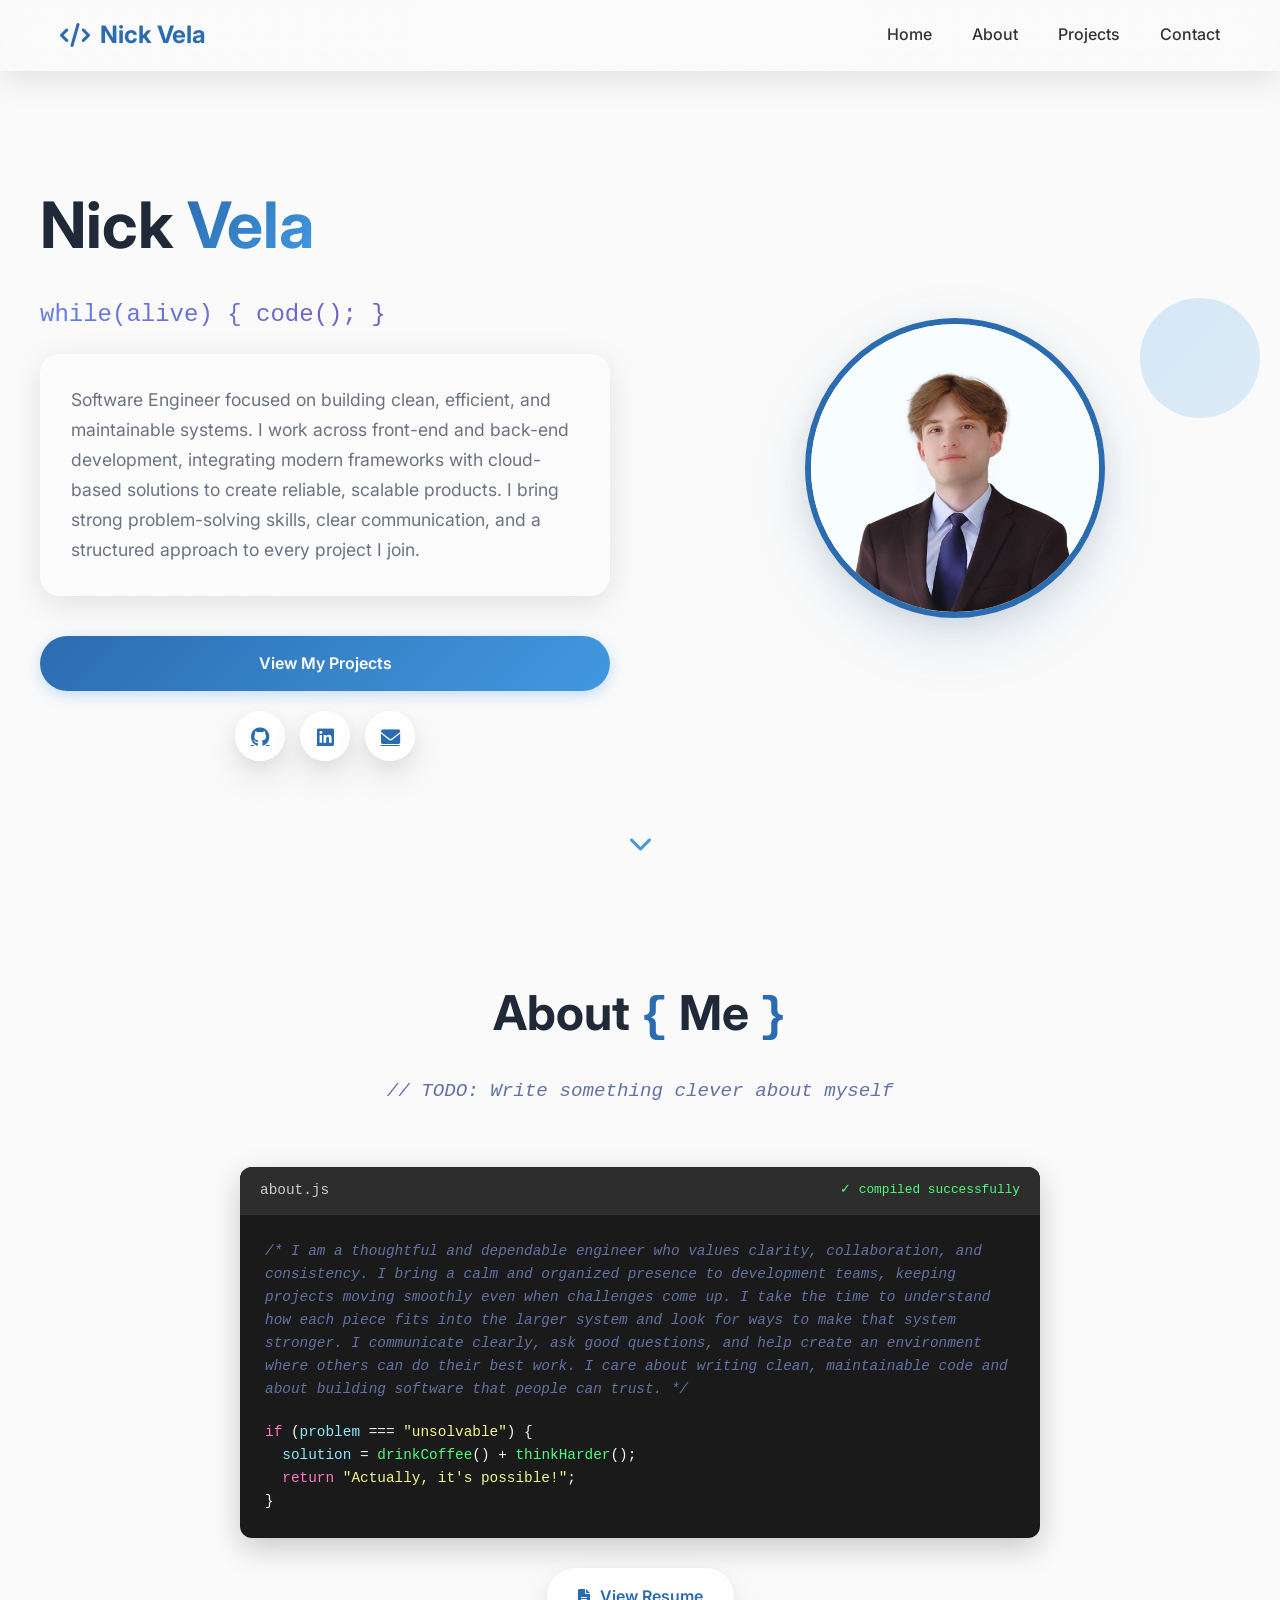
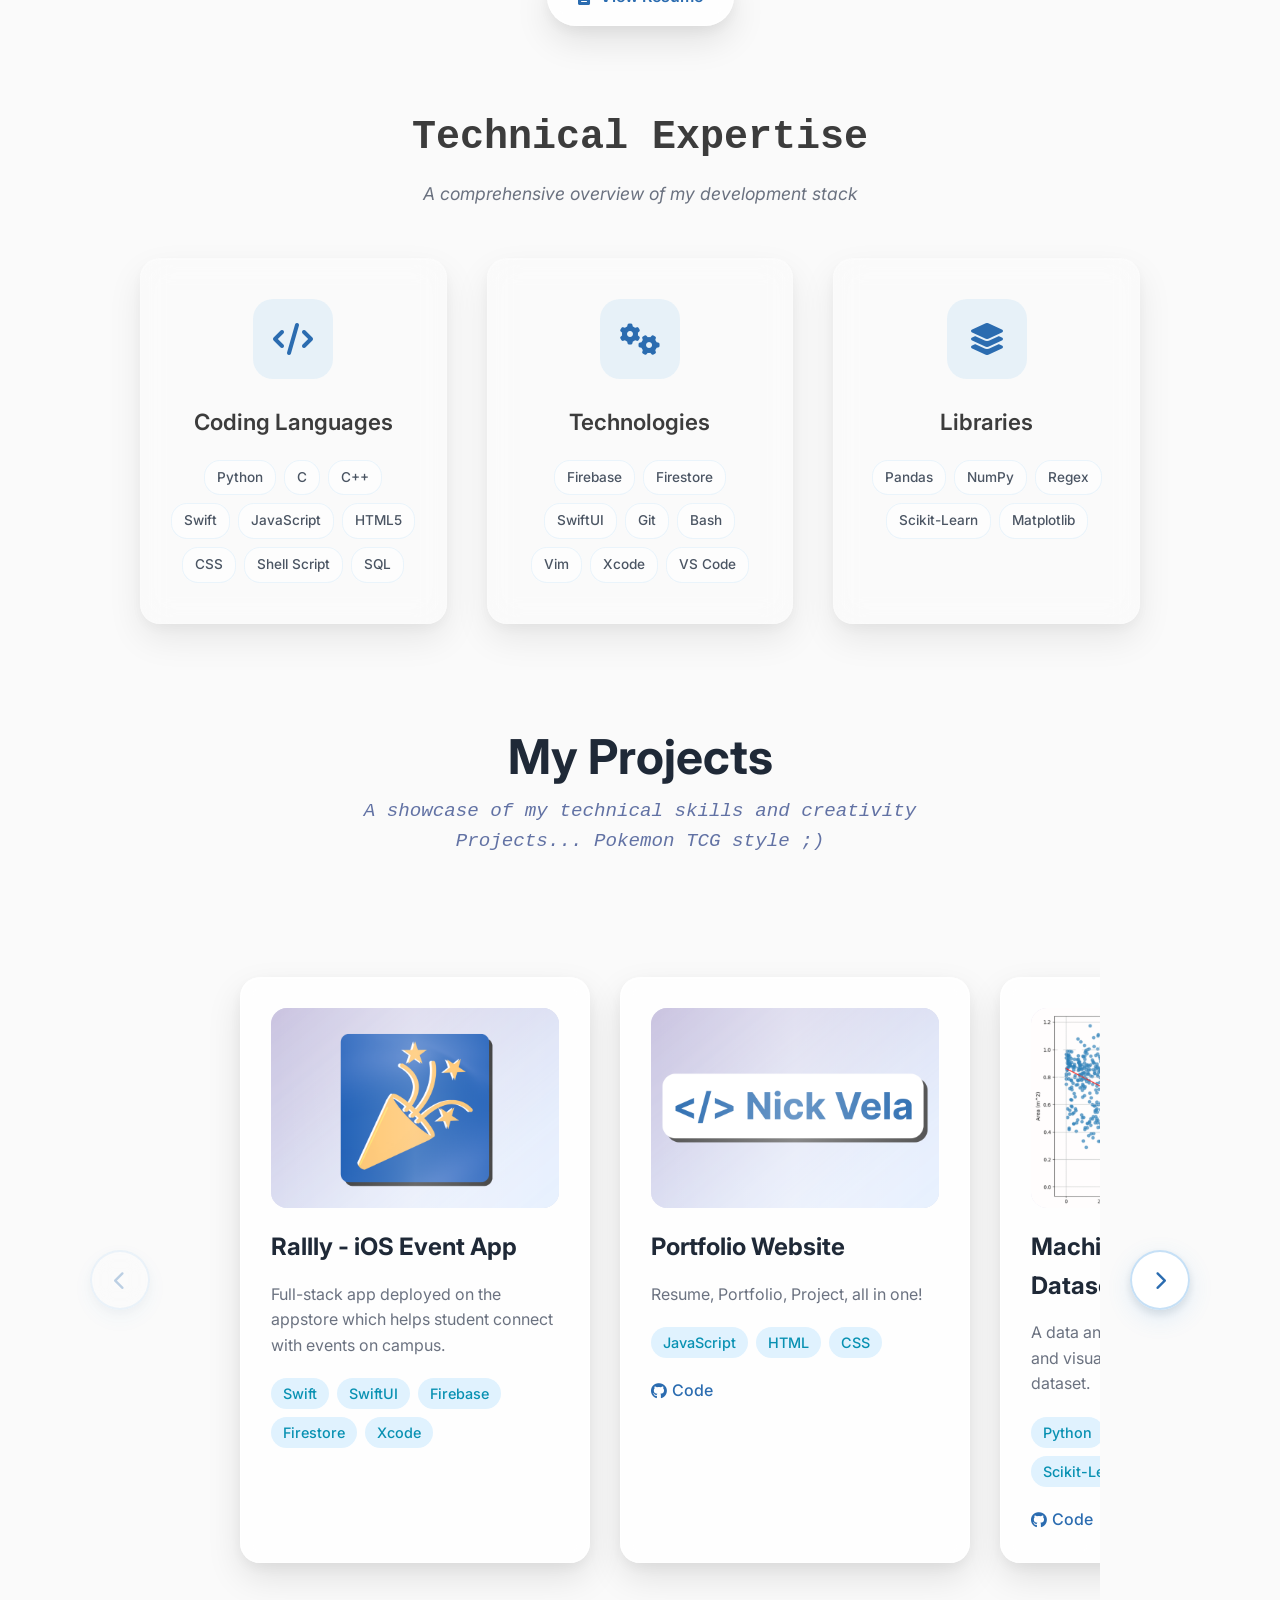
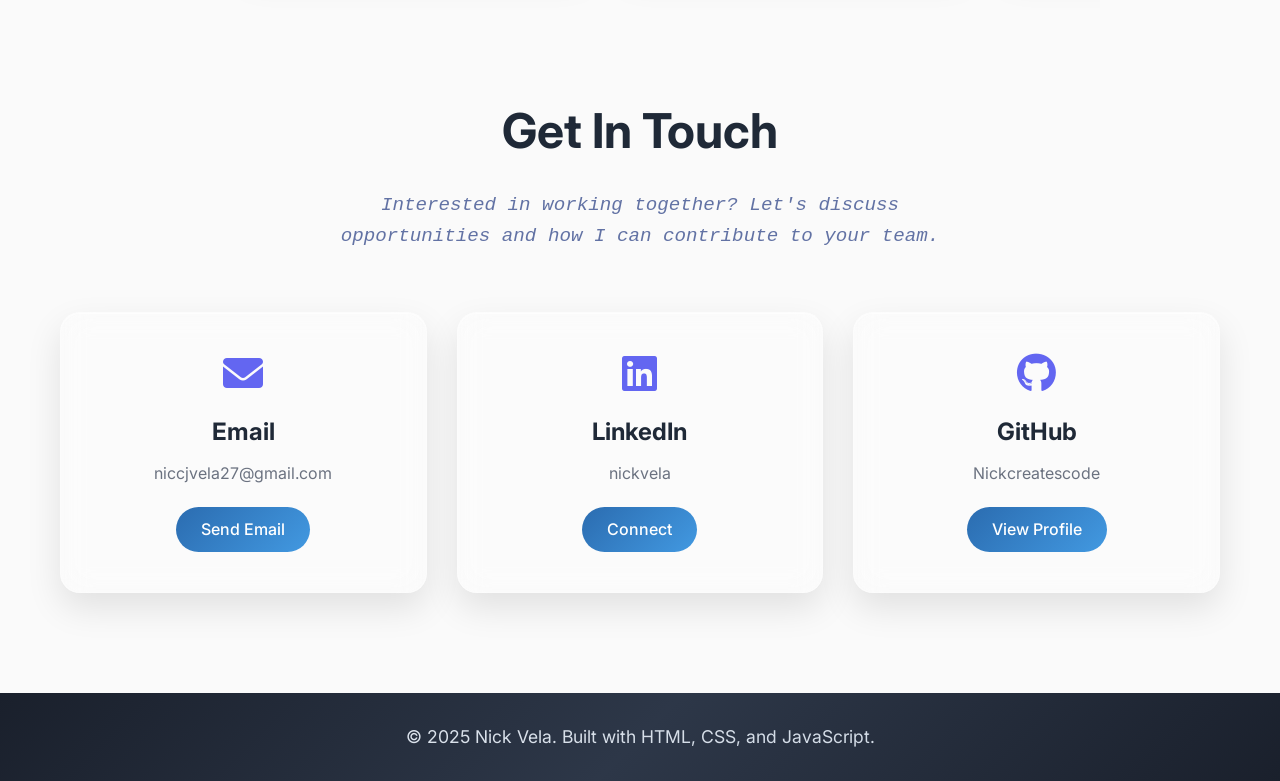
==== commit 532a9c02: "Added resume to files, made some wording changes." ====
--- a/nick-portfolio/index.html
+++ b/nick-portfolio/index.html
@@ -122,7 +122,7 @@
                             <h4>Coding Languages</h4>
                             <div class="skill-list">
                                 <span>Python</span><span>C</span><span>C++</span>
-                                <span>Swift</span><span>Javascript</span><span>HTML5</span>
+                                <span>Swift</span><span>JavaScript</span><span>HTML5</span>
                                 <span>CSS</span><span>Shell Script</span><span>SQL</span>
                             </div>
                         </div>
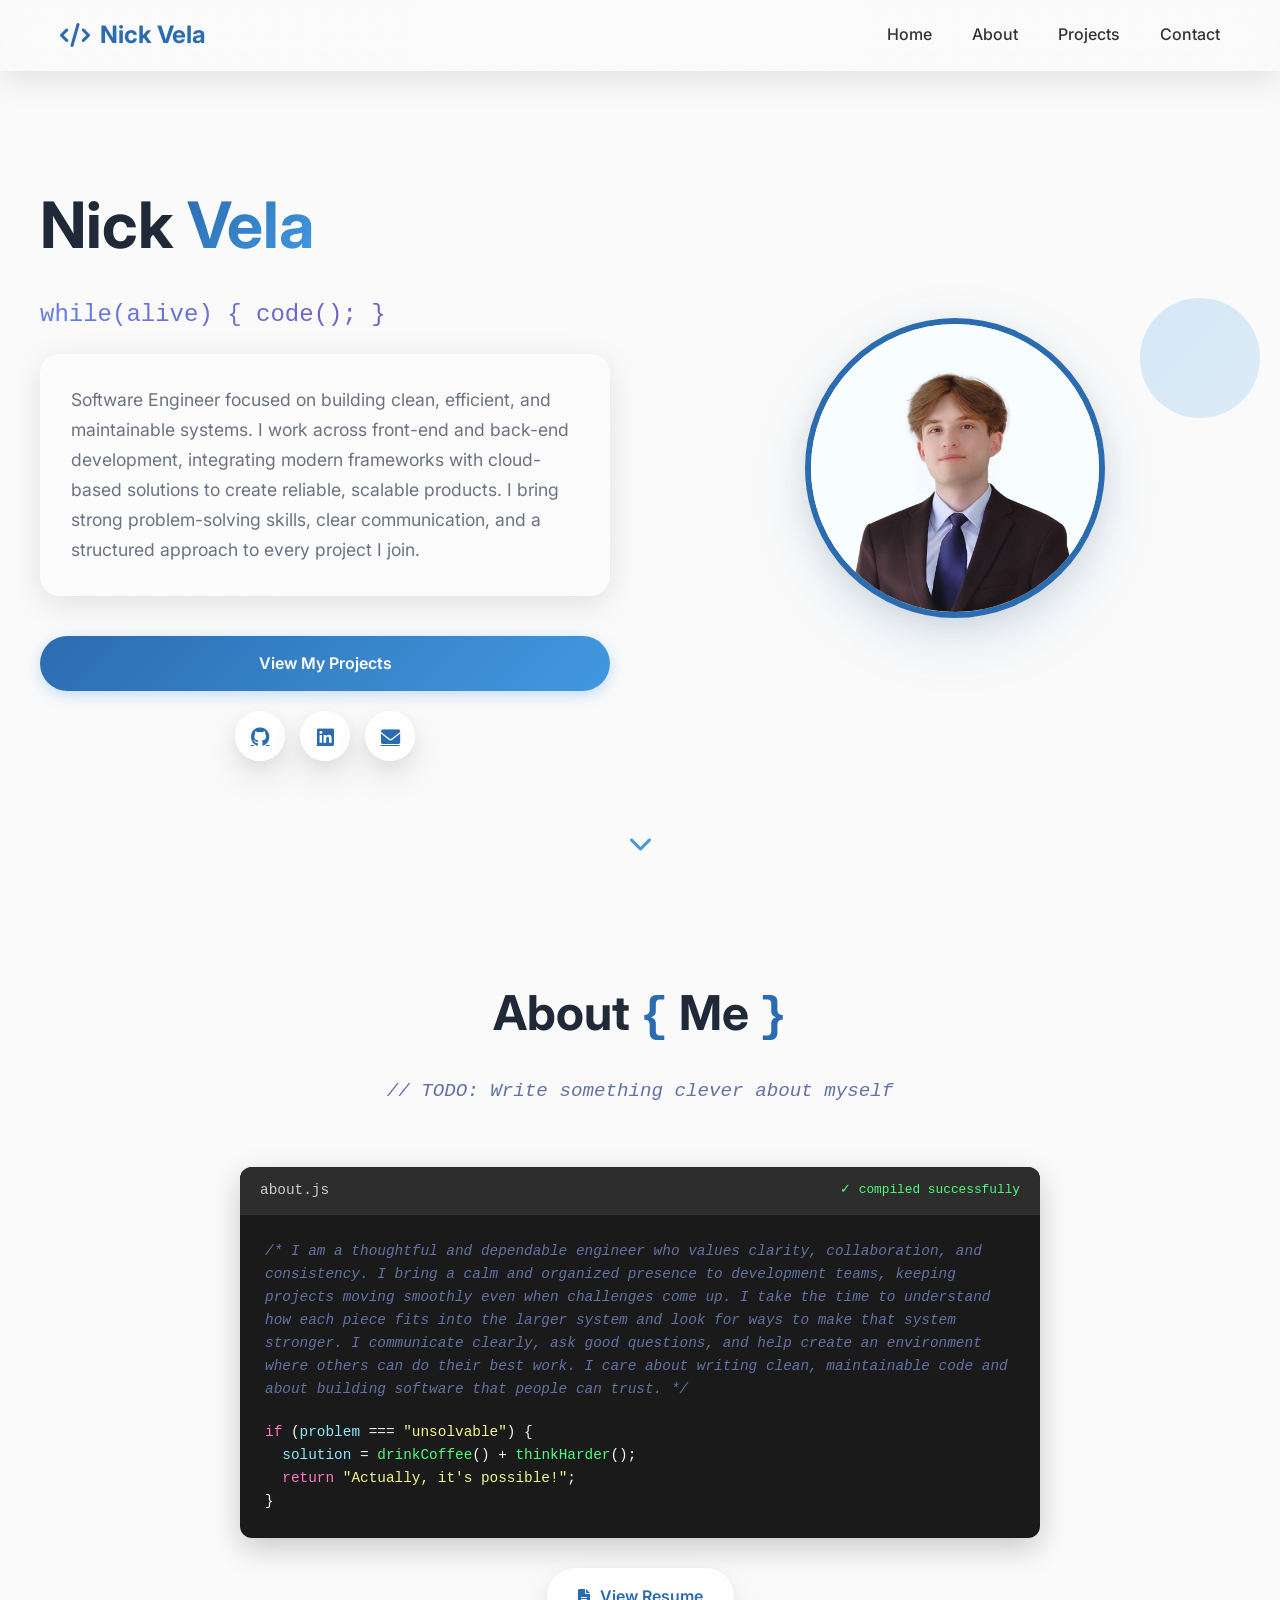
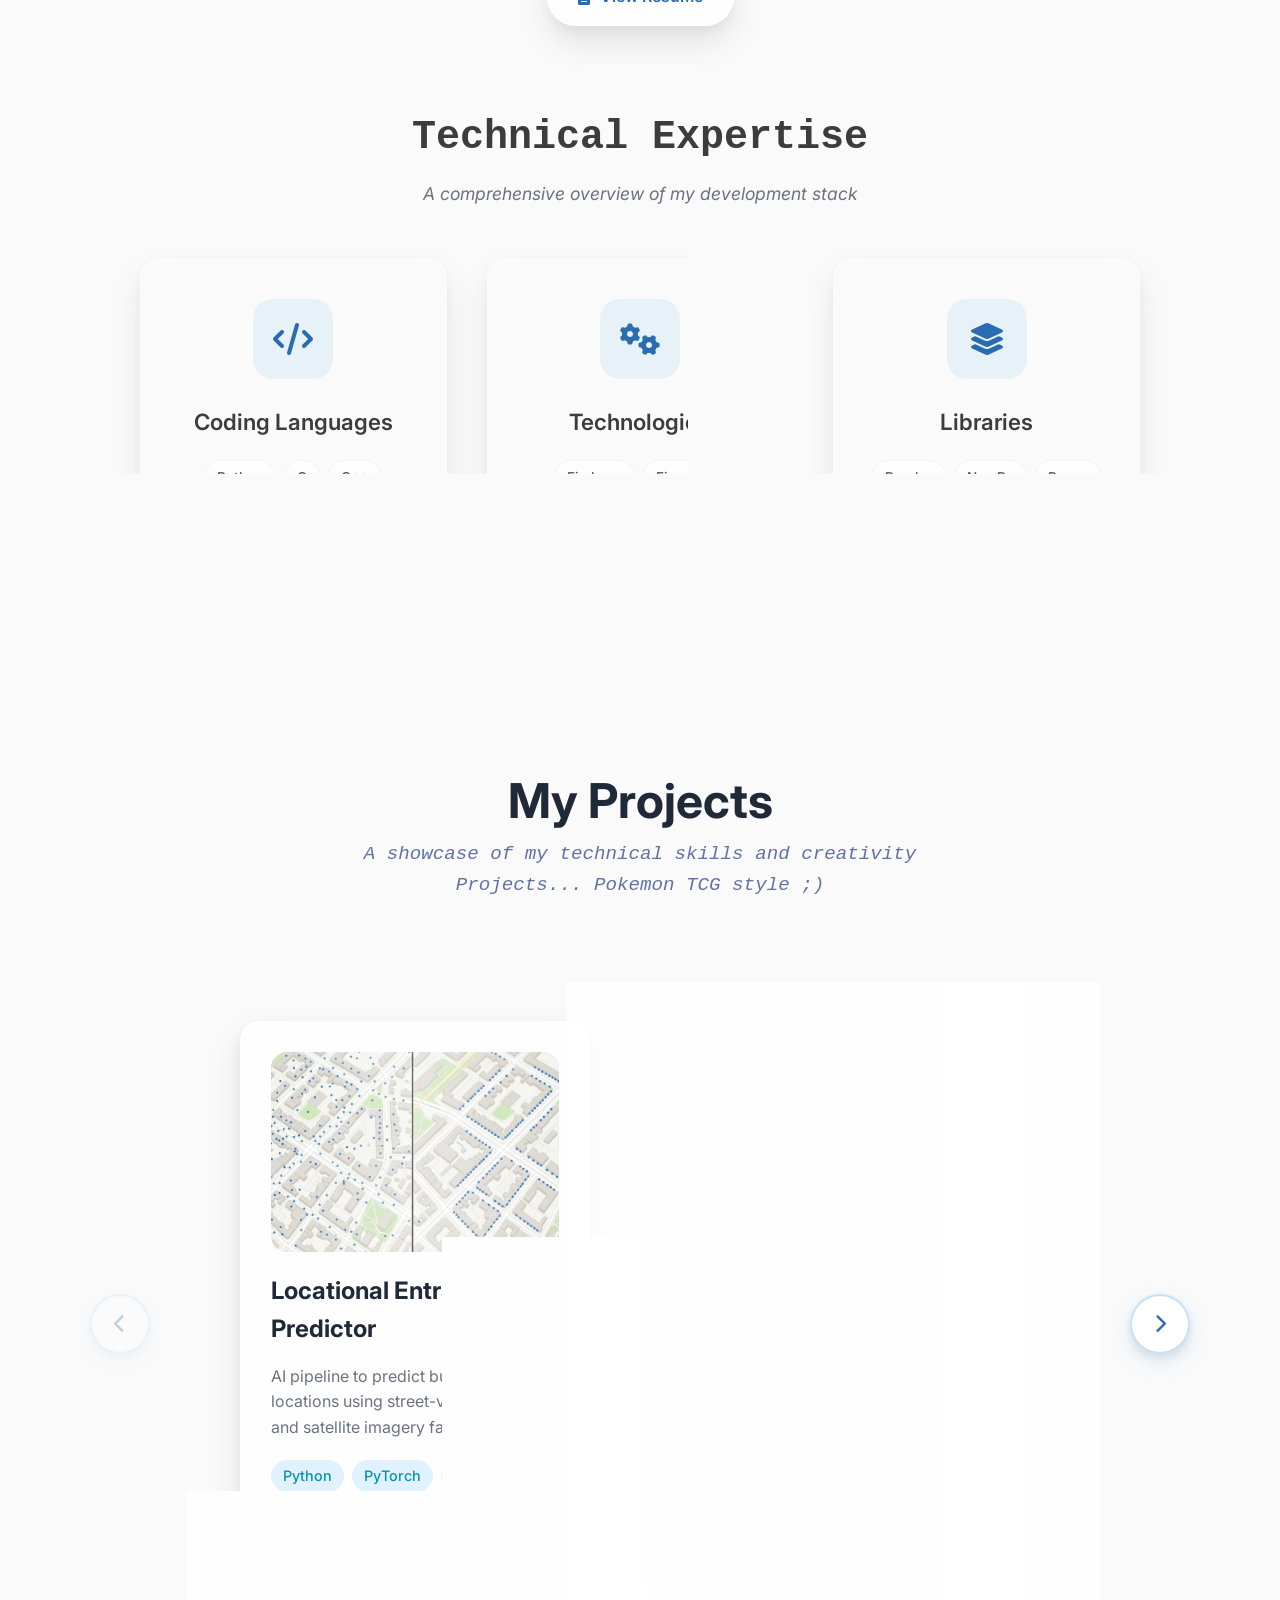
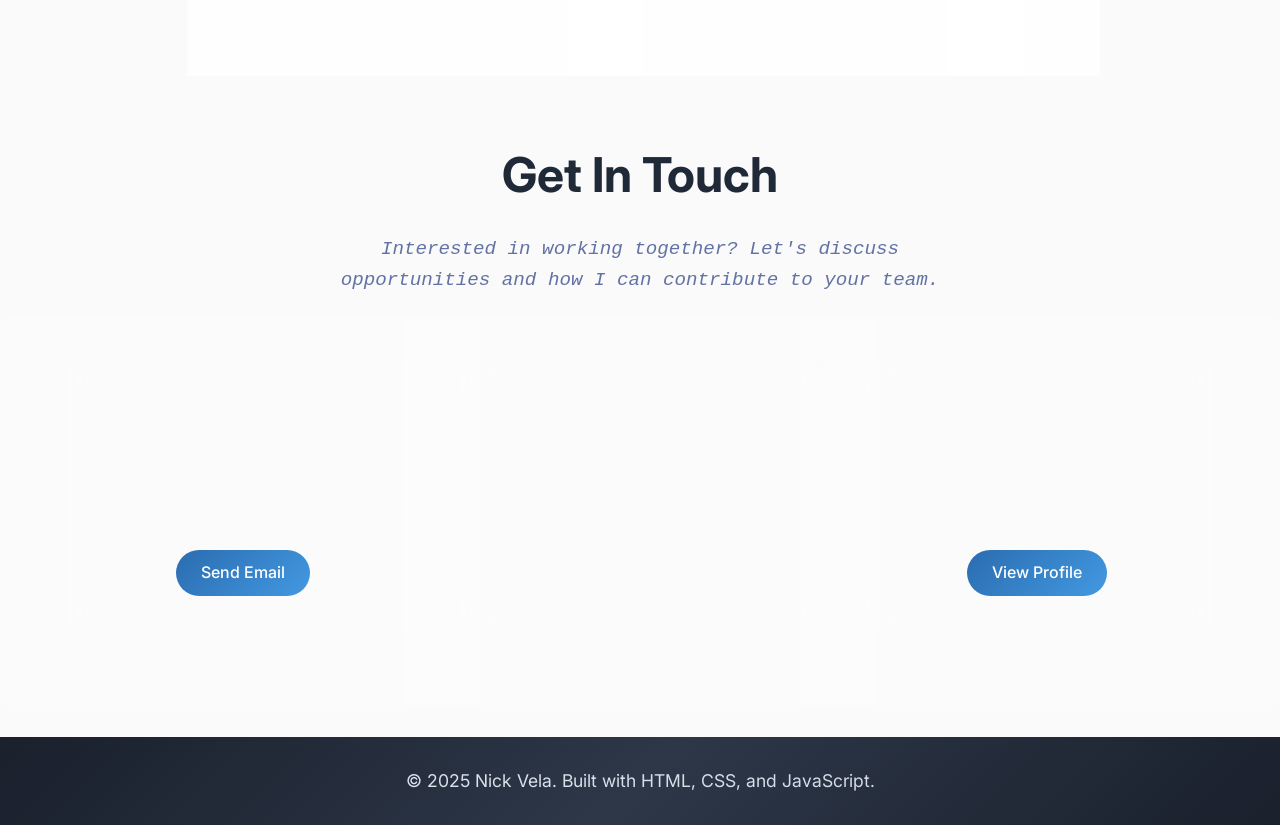
==== commit c6340f75: "Added CRWN 102 experience to website" ====
--- a/nick-portfolio/index.html
+++ b/nick-portfolio/index.html
@@ -135,10 +135,10 @@
                             <div class="skill-list">
                                 <span>Firebase</span><span>Firestore</span><span>SwiftUI</span>
                                 <span>Git</span><span>Bash</span><span>Vim</span><span>Xcode</span>
-                                <span>VS Code</span>
-                            </div>
-                        </div>
-                        
+                                <span>VS Code</span><span>Claude Code</span><span>DuckDB</span>
+                            </div>
+                        </div>
+
                         <div class="skill-category libraries">
                             <div class="skill-icon">
                                 <i class="fas fa-layer-group"></i>
@@ -147,6 +147,7 @@
                             <div class="skill-list">
                                 <span>Pandas</span><span>NumPy</span><span>Regex</span>
                                 <span>Scikit-Learn</span><span>Matplotlib</span>
+                                <span>PyTorch</span><span>Ultralytics</span>
                             </div>
                         </div>
                     </div>
--- a/nick-portfolio/styles.css
+++ b/nick-portfolio/styles.css
@@ -19,7 +19,7 @@
 html {
     scroll-behavior: smooth;
 }
-
+ 
 .container {
     max-width: 1200px;
     margin: 0 auto;
@@ -86,8 +86,11 @@
     transition: color 0.3s ease;
 }
 
-.nav-menu a:hover {
-    color: #2b6cb0;
+/* Navigation hover effect - desktop only */
+@media (min-width: 769px) {
+    .nav-menu a:hover {
+        color: #2b6cb0;
+    }
 }
 
 .hamburger {
@@ -219,14 +222,17 @@
     transition: left 0.5s;
 }
 
-.btn.primary:hover::before {
-    left: 100%;
-}
-
-.btn.primary:hover {
-    background: linear-gradient(135deg, #2a69ac, #3182ce);
-    transform: translateY(-3px);
-    box-shadow: 0 6px 20px rgba(66, 153, 225, 0.4);
+/* Button hover effects - desktop only */
+@media (min-width: 769px) {
+    .btn.primary:hover::before {
+        left: 100%;
+    }
+
+    .btn.primary:hover {
+        background: linear-gradient(135deg, #2a69ac, #3182ce);
+        transform: translateY(-3px);
+        box-shadow: 0 6px 20px rgba(66, 153, 225, 0.4);
+    }
 }
 
 .social-links {
@@ -252,12 +258,14 @@
         inset 0 1px 0 rgba(255, 255, 255, 0.6);
 }
 
-.social-links a:hover {
-    background: linear-gradient(135deg, #2b6cb0, #4299e1);
-    box-shadow: 0 6px 20px rgba(66, 153, 225, 0.4);
-    color: white;
-    transform: translateY(-3px);
-    
+/* Social links hover effect - desktop only */
+@media (min-width: 769px) {
+    .social-links a:hover {
+        background: linear-gradient(135deg, #2b6cb0, #4299e1);
+        box-shadow: 0 6px 20px rgba(66, 153, 225, 0.4);
+        color: white;
+        transform: translateY(-3px);
+    }
 }
 
 .hero-image {
@@ -291,13 +299,16 @@
     z-index: 2;
 }
 
-.profile-frame:hover {
-    transform: scale(1.05) translateY(-10px);
-    border-color: #4299e1;
-    box-shadow: 
-        0 30px 80px rgba(43, 108, 176, 0.25),
-        0 15px 35px rgba(0, 0, 0, 0.12),
-        inset 0 2px 0 rgba(255, 255, 255, 1);
+/* Profile frame hover effect - desktop only */
+@media (min-width: 769px) {
+    .profile-frame:hover {
+        transform: scale(1.05) translateY(-10px);
+        border-color: #4299e1;
+        box-shadow: 
+            0 30px 80px rgba(43, 108, 176, 0.25),
+            0 15px 35px rgba(0, 0, 0, 0.12),
+            inset 0 2px 0 rgba(255, 255, 255, 1);
+    }
 }
 
 .profile-placeholder {
@@ -336,13 +347,16 @@
     letter-spacing: 0.5px;
 }
 
-.profile-placeholder:hover {
-    background: linear-gradient(135deg, #cbd5e1, #a0aec0);
-}
-
-.profile-placeholder:hover i {
-    color: #4299e1;
-    transform: scale(1.15) rotate(5deg);
+/* Profile placeholder hover effects - desktop only */
+@media (min-width: 769px) {
+    .profile-placeholder:hover {
+        background: linear-gradient(135deg, #cbd5e1, #a0aec0);
+    }
+
+    .profile-placeholder:hover i {
+        color: #4299e1;
+        transform: scale(1.15) rotate(5deg);
+    }
 }
 
 .profile-accent {
@@ -358,6 +372,46 @@
     animation: accentFloat 6s ease-in-out infinite;
 }
 
+/* Hide floating circle on mobile devices to prevent scrolling interference */
+@media (max-width: 768px) {
+    .profile-accent {
+        display: none !important;
+        visibility: hidden !important;
+    }
+    
+    /* Ensure touch scrolling works properly on mobile */
+    body {
+        touch-action: manipulation;
+        -webkit-overflow-scrolling: touch;
+    }
+    
+    /* Enable smooth touch scrolling for all containers */
+    * {
+        touch-action: manipulation;
+    }
+    
+    /* Allow both horizontal and vertical scrolling for projects */
+    .projects-list {
+        touch-action: pan-x pan-y;
+    }
+}
+
+/* Additional mobile browser targeting */
+@media (max-width: 480px) {
+    .profile-accent {
+        display: none !important;
+        visibility: hidden !important;
+    }
+}
+
+/* Target mobile devices with different orientations */
+@media screen and (max-device-width: 768px) {
+    .profile-accent {
+        display: none !important;
+        visibility: hidden !important;
+    }
+}
+
 @keyframes accentFloat {
     0%, 100% {
         transform: translate(0, 0) scale(1);
@@ -380,9 +434,12 @@
     transition: all 0.3s ease;
 }
 
-.scroll-indicator:hover {
-    transform: translateX(-50%) scale(1.1);
-    animation-play-state: paused;
+/* Scroll indicator hover effect - desktop only */
+@media (min-width: 769px) {
+    .scroll-indicator:hover {
+        transform: translateX(-50%) scale(1.1);
+        animation-play-state: paused;
+    }
 }
 
 .scroll-indicator i {
@@ -391,8 +448,10 @@
     transition: color 0.3s ease;
 }
 
-.scroll-indicator:hover i {
-    color: #2b6cb0;
+@media (min-width: 769px) {
+    .scroll-indicator:hover i {
+        color: #2b6cb0;
+    }
 }
 
 @keyframes bounce {
@@ -545,18 +604,21 @@
     transition: left 0.6s;
 }
 
-.resume-btn:hover::before {
-    left: 100%;
-}
-
-.resume-btn:hover {
-    background: rgba(255, 255, 255, 0.95);
-    transform: translateY(-3px) scale(1.02);
-    box-shadow: 
-        0 25px 50px rgba(43, 108, 176, 0.15),
-        0 10px 25px rgba(0, 0, 0, 0.1),
-        inset 0 1px 0 rgba(255, 255, 255, 0.8);
-    color: #4299e1;
+/* Resume button hover effects - desktop only */
+@media (min-width: 769px) {
+    .resume-btn:hover::before {
+        left: 100%;
+    }
+
+    .resume-btn:hover {
+        background: rgba(255, 255, 255, 0.95);
+        transform: translateY(-3px) scale(1.02);
+        box-shadow: 
+            0 25px 50px rgba(43, 108, 176, 0.15),
+            0 10px 25px rgba(0, 0, 0, 0.1),
+            inset 0 1px 0 rgba(255, 255, 255, 0.8);
+        color: #4299e1;
+    }
 }
 
 .skills-section {
@@ -619,16 +681,19 @@
     transition: left 0.6s;
 }
 
-.skill-category:hover::before {
-    left: 100%;
-}
-
-.skill-category:hover {
-    background: rgba(255, 255, 255, 0.25);
-    box-shadow: 
-        0 25px 50px rgba(0, 0, 0, 0.15),
-        0 10px 25px rgba(0, 0, 0, 0.1),
-        inset 0 1px 0 rgba(255, 255, 255, 0.8);
+/* Skill category hover effects - desktop only */
+@media (min-width: 769px) {
+    .skill-category:hover::before {
+        left: 100%;
+    }
+
+    .skill-category:hover {
+        background: rgba(255, 255, 255, 0.25);
+        box-shadow: 
+            0 25px 50px rgba(0, 0, 0, 0.15),
+            0 10px 25px rgba(0, 0, 0, 0.1),
+            inset 0 1px 0 rgba(255, 255, 255, 0.8);
+    }
 }
 
 
@@ -646,10 +711,12 @@
     color: #2b6cb0;
 }
 
-.skill-category:hover .skill-icon {
-    transform: scale(1.2);
-    background: rgba(66, 153, 225, 0.15);
-    color: #4299e1;
+@media (min-width: 769px) {
+    .skill-category:hover .skill-icon {
+        transform: scale(1.2);
+        background: rgba(66, 153, 225, 0.15);
+        color: #4299e1;
+    }
 }
 
 
@@ -678,10 +745,13 @@
     border: 1px solid rgba(66, 153, 225, 0.1);
 }
 
-.skill-list span:hover {
-    background: rgba(66, 153, 225, 0.1);
-    color: #2b6cb0;
-    transform: translateY(-2px);
+/* Skill list hover effect - desktop only */
+@media (min-width: 769px) {
+    .skill-list span:hover {
+        background: rgba(66, 153, 225, 0.1);
+        color: #2b6cb0;
+        transform: translateY(-2px);
+    }
 }
 
 /* Projects Section */
@@ -747,18 +817,21 @@
     transition: opacity 0.3s ease;
 }
 
-.projects-nav-button:hover::before {
-    opacity: 1;
-}
-
-.projects-nav-button:hover {
-    background: rgba(255, 255, 255, 1);
-    border-color: rgba(66, 153, 225, 0.5);
-    transform: translateY(-3px) scale(1.05);
-    box-shadow: 
-        0 15px 35px rgba(66, 153, 225, 0.25),
-        0 8px 15px rgba(0, 0, 0, 0.15);
-    color: #4299e1;
+/* Project navigation button hover effects - desktop only */
+@media (min-width: 769px) {
+    .projects-nav-button:hover::before {
+        opacity: 1;
+    }
+
+    .projects-nav-button:hover {
+        background: rgba(255, 255, 255, 1);
+        border-color: rgba(66, 153, 225, 0.5);
+        transform: translateY(-3px) scale(1.05);
+        box-shadow: 
+            0 15px 35px rgba(66, 153, 225, 0.25),
+            0 8px 15px rgba(0, 0, 0, 0.15);
+        color: #4299e1;
+    }
 }
 
 .projects-nav-button:active {
@@ -772,11 +845,13 @@
     transform: translateY(0) scale(1);
 }
 
-.projects-nav-button.disabled:hover {
-    transform: translateY(0) scale(1);
-    box-shadow: 
-        0 8px 25px rgba(66, 153, 225, 0.15),
-        0 4px 10px rgba(0, 0, 0, 0.1);
+@media (min-width: 769px) {
+    .projects-nav-button.disabled:hover {
+        transform: translateY(0) scale(1);
+        box-shadow: 
+            0 8px 25px rgba(66, 153, 225, 0.15),
+            0 4px 10px rgba(0, 0, 0, 0.1);
+    }
 }
 
 .projects-scroll-container {
@@ -831,16 +906,19 @@
     transition: left 0.6s;
 }
 
-.project-card:hover::before {
-    left: 100%;
-}
-
-.project-card:hover {
-    transform: translateY(-8px) scale(1.02);
-    box-shadow: 
-        0 25px 50px rgba(0, 0, 0, 0.15),
-        0 10px 25px rgba(0, 0, 0, 0.1),
-        inset 0 1px 0 rgba(255, 255, 255, 0.8);
+/* Project card hover effects - desktop only */
+@media (min-width: 769px) {
+    .project-card:hover::before {
+        left: 100%;
+    }
+
+    .project-card:hover {
+        transform: translateY(-8px) scale(1.02);
+        box-shadow: 
+            0 25px 50px rgba(0, 0, 0, 0.15),
+            0 10px 25px rgba(0, 0, 0, 0.1),
+            inset 0 1px 0 rgba(255, 255, 255, 0.8);
+    }
 }
 
 
@@ -894,11 +972,13 @@
     100% { transform: translateX(-100%) translateY(-100%) rotate(45deg); }
 }
 
-.project-card:hover .project-image {
-    transform: scale(1.05);
-    background: 
-        linear-gradient(135deg, rgba(168, 85, 247, 0.15), rgba(59, 130, 246, 0.15)),
-        linear-gradient(45deg, #f3f4f6, #e5e7eb);
+@media (min-width: 769px) {
+    .project-card:hover .project-image {
+        transform: scale(1.05);
+        background: 
+            linear-gradient(135deg, rgba(168, 85, 247, 0.15), rgba(59, 130, 246, 0.15)),
+            linear-gradient(45deg, #f3f4f6, #e5e7eb);
+    }
 }
 
 .project-card h3 {
@@ -943,8 +1023,11 @@
     gap: 5px;
 }
 
-.project-link:hover {
-    color: #4299e1;
+/* Project link hover effect - desktop only */
+@media (min-width: 769px) {
+    .project-link:hover {
+        color: #4299e1;
+    }
 }
 
 /* Contact Section */
@@ -998,15 +1081,18 @@
     transition: opacity 0.3s ease;
 }
 
-.contact-card:hover::before {
-    opacity: 1;
-}
-
-.contact-card:hover {
-    transform: translateY(-8px) rotateY(5deg);
-    box-shadow: 
-        0 25px 50px rgba(0, 0, 0, 0.15),
-        inset 0 1px 0 rgba(255, 255, 255, 0.8);
+/* Contact card hover effects - desktop only */
+@media (min-width: 769px) {
+    .contact-card:hover::before {
+        opacity: 1;
+    }
+
+    .contact-card:hover {
+        transform: translateY(-8px) rotateY(5deg);
+        box-shadow: 
+            0 25px 50px rgba(0, 0, 0, 0.15),
+            inset 0 1px 0 rgba(255, 255, 255, 0.8);
+    }
 }
 
 .contact-card i {
@@ -1016,9 +1102,11 @@
     transition: all 0.3s ease;
 }
 
-.contact-card:hover i {
-    transform: scale(1.2) rotate(10deg);
-    color: #4f46e5;
+@media (min-width: 769px) {
+    .contact-card:hover i {
+        transform: scale(1.2) rotate(10deg);
+        color: #4f46e5;
+    }
 }
 
 .contact-card h3 {
@@ -1043,10 +1131,13 @@
     transition: all 0.3s ease;
 }
 
-.contact-link:hover {
-    background: linear-gradient(135deg, #1a365d, #2a69ac);
-    transform: translateY(-2px);
-    box-shadow: 0 4px 15px rgba(66, 153, 225, 0.3);
+/* Contact link hover effect - desktop only */
+@media (min-width: 769px) {
+    .contact-link:hover {
+        background: linear-gradient(135deg, #1a365d, #2a69ac);
+        transform: translateY(-2px);
+        box-shadow: 0 4px 15px rgba(66, 153, 225, 0.3);
+    }
 }
 
 /* Footer */
@@ -1114,8 +1205,11 @@
     box-shadow: 0 2px 10px rgba(0, 0, 0, 0.1);
 }
 
-.close:hover {
-    color: #000;
+/* Modal close hover effect - desktop only */
+@media (min-width: 769px) {
+    .close:hover {
+        color: #000;
+    }
 }
 
 .modal-body {
@@ -1151,8 +1245,10 @@
     border-radius: 4px;
 }
 
-.modal-images-container::-webkit-scrollbar-thumb:hover {
-    background: #555;
+@media (min-width: 769px) {
+    .modal-images-container::-webkit-scrollbar-thumb:hover {
+        background: #555;
+    }
 }
 
 .modal-image {
@@ -1203,10 +1299,13 @@
     box-shadow: 0 4px 12px rgba(0, 0, 0, 0.15);
 }
 
-.modal-scroll-button:hover {
-    background: white;
-    transform: translateY(-50%) scale(1.1);
-    box-shadow: 0 6px 20px rgba(0, 0, 0, 0.2);
+/* Modal scroll button hover effect - desktop only */
+@media (min-width: 769px) {
+    .modal-scroll-button:hover {
+        background: white;
+        transform: translateY(-50%) scale(1.1);
+        box-shadow: 0 6px 20px rgba(0, 0, 0, 0.2);
+    }
 }
 
 .modal-scroll-button.prev {
@@ -1241,12 +1340,15 @@
     backdrop-filter: blur(10px);
 }
 
-.scroll-to-top:hover {
-    background: linear-gradient(135deg, #1a365d, #2a69ac);
-    transform: translateY(-5px) scale(1.1);
-    box-shadow: 
-        0 15px 35px rgba(66, 153, 225, 0.6),
-        0 0 30px rgba(66, 153, 225, 0.4);
+/* Scroll to top hover effect - desktop only */
+@media (min-width: 769px) {
+    .scroll-to-top:hover {
+        background: linear-gradient(135deg, #1a365d, #2a69ac);
+        transform: translateY(-5px) scale(1.1);
+        box-shadow: 
+            0 15px 35px rgba(66, 153, 225, 0.6),
+            0 0 30px rgba(66, 153, 225, 0.4);
+    }
 }
 
 .scroll-to-top::before {
@@ -1271,6 +1373,7 @@
 
 /* Responsive Design */
 @media (max-width: 768px) {
+    /* Navigation improvements */
     .nav-menu {
         position: fixed;
         left: -100%;
@@ -1281,8 +1384,20 @@
         text-align: center;
         transition: 0.3s;
         box-shadow: 0 10px 27px rgba(0, 0, 0, 0.05);
-        padding: 20px 0;
-    }
+        padding: 30px 0;
+        gap: 25px;
+    }
+
+    .nav-menu a {
+        padding: 15px 20px;
+        font-size: 1.1rem;
+        display: block;
+        border-radius: 8px;
+        margin: 0 20px;
+        transition: all 0.3s ease;
+    }
+
+    /* Mobile navigation - no hover effects needed */
 
     .nav-menu.active {
         left: 0;
@@ -1290,66 +1405,348 @@
 
     .hamburger {
         display: flex;
+        padding: 10px;
+    }
+
+    .hamburger span {
+        height: 3px;
+        background-color: #2b6cb0;
+        margin: 3px 0;
+        transition: 0.3s;
+    }
+
+    /* Hero section improvements */
+    .hero {
+        padding: 100px 0 60px 0;
+        min-height: auto;
+    }
+    
+    /* Fix scroll indicator positioning on mobile */
+    .scroll-indicator {
+        bottom: 15px; /* Move down from 30px to 15px to prevent overlap with image */
     }
 
     .hero-content {
         grid-template-columns: 1fr;
         text-align: center;
-        gap: 40px;
+        gap: 30px; /* Reduced from 50px to make room for arrow */
+        padding: 0 20px;
+    }
+    
+    /* Adjust profile frame size on mobile for better spacing */
+    .profile-frame {
+        width: 250px;
+        height: 250px;
     }
 
     .hero h1 {
-        font-size: 3rem;
-    }
-
+        font-size: 2.8rem;
+        line-height: 1.2;
+        margin-bottom: 20px;
+    }
+
+    .hero p {
+        font-size: 1.1rem;
+        line-height: 1.7;
+        margin-bottom: 30px;
+        max-width: 100%;
+    }
+
+    /* Button improvements */
+    .cta-buttons {
+        gap: 15px;
+        flex-direction: column;
+        align-items: center;
+    }
+
+    .cta-buttons .btn {
+        padding: 15px 40px;
+        font-size: 1rem;
+        width: 280px;
+        text-align: center;
+    }
+    
+    /* Improve social links touch targets on mobile */
+    .social-links {
+        margin-top: 10px;
+    }
+    
+    .social-links a {
+        width: 55px;
+        height: 55px;
+        font-size: 1.3rem;
+    }
+
+    /* Section spacing */
+    section {
+        padding: 60px 0;
+    }
+
+    .section-header {
+        margin-bottom: 40px;
+        text-align: center;
+    }
+
+    .section-header h2 {
+        font-size: 2.2rem;
+        margin-bottom: 15px;
+    }
+
+    /* Skills section */
     .skills-grid {
         grid-template-columns: 1fr;
-        gap: 30px;
+        gap: 25px;
+        padding: 0 10px;
     }
     
     .skill-category {
-        padding: 30px 20px;
+        padding: 25px 20px;
+        margin: 0 10px;
     }
     
     .skills-header h3 {
-        font-size: 2rem;
-    }
-
+        font-size: 1.8rem;
+        margin-bottom: 15px;
+    }
+
+    .skill-icons {
+        justify-content: center;
+        gap: 15px;
+    }
+
+    .skill-icon {
+        width: 50px;
+        height: 50px;
+        font-size: 1.8rem;
+    }
+
+    /* Contact section */
     .contact-grid {
         grid-template-columns: 1fr;
-    }
-
+        gap: 30px;
+        padding: 0 20px;
+    }
+
+    .contact-info h3 {
+        font-size: 1.5rem;
+        margin-bottom: 20px;
+    }
+
+    .contact-item {
+        padding: 20px;
+        margin-bottom: 15px;
+        border-radius: 12px;
+        background: white;
+        box-shadow: 0 4px 12px rgba(0, 0, 0, 0.1);
+    }
+
+    /* Form improvements */
+    .contact-form {
+        padding: 30px 20px;
+    }
+
+    .form-group {
+        margin-bottom: 25px;
+    }
+
+    .form-group input,
+    .form-group textarea {
+        padding: 15px;
+        font-size: 1rem;
+        border-radius: 8px;
+        border: 2px solid #e2e8f0;
+        width: 100%;
+    }
+
+    .form-group label {
+        font-size: 1rem;
+        margin-bottom: 8px;
+        font-weight: 600;
+    }
+
+    /* Projects section - mobile horizontal scroll */
+    .projects-container {
+        margin-left: 0px;
+        margin-right: 0px;
+        padding: 0 0px;
+    }
+    
+    .projects-nav-button {
+        display: none !important; /* Hide arrow buttons on mobile */
+    }
+    
+    .projects-scroll-container {
+        overflow-x: auto;
+        overflow-y: visible;
+        padding: 40px 0 60px 0;
+        -webkit-overflow-scrolling: touch;
+        scroll-behavior: smooth;
+        scrollbar-width: none; /* Firefox */
+    }
+    
+    .projects-scroll-container::-webkit-scrollbar {
+        display: none; /* Chrome, Safari */
+    }
+    
     .projects-list {
-        padding-left: 20px;
+        display: flex;
+        gap: 20px;
+        padding: 20px 20px;
+        width: max-content;
+        overflow-x: auto;
+        -webkit-overflow-scrolling: touch;
     }
 
     .project-card {
         min-width: 300px;
         max-width: 300px;
+        margin: 0 0px;
+        padding: 25px 20px;
+        flex-shrink: 0; /* Prevent cards from shrinking */
+    }
+
+    .project-card h4 {
+        font-size: 1.3rem;
+        margin-bottom: 12px;
+    }
+
+    .project-card p {
+        font-size: 0.95rem;
+        line-height: 1.6;
+    }
+
+    /* Footer improvements */
+    .footer {
+        padding: 40px 0 30px 0;
+        text-align: center;
+    }
+
+    .footer-content {
+        flex-direction: column;
+        gap: 20px;
+        padding: 0 20px;
     }
 }
 
 @media (max-width: 480px) {
+    /* Extra small screen optimizations */
+    .container {
+        padding: 0 15px;
+    }
+
     .hero h1 {
-        font-size: 2.5rem;
+        font-size: 2.2rem;
+        line-height: 1.1;
+    }
+
+    .hero p {
+        font-size: 1rem;
+        padding: 0 10px;
     }
 
     .hero-content {
-        padding: 0 10px;
+        padding: 0 15px;
+        gap: 25px; /* Further reduced for smaller screens */
+    }
+    
+    /* Smaller profile frame on very small screens */
+    .profile-frame {
+        width: 200px;
+        height: 200px;
+    }
+    
+    /* Ensure scroll indicator is well positioned on small screens */
+    .scroll-indicator {
+        bottom: 10px;
+    }
+
+    .cta-buttons .btn {
+        width: 250px;
+        padding: 12px 30px;
+        font-size: 0.95rem;
+    }
+
+    .section-header h2 {
+        font-size: 2rem;
+    }
+
+    .nav-menu a {
+        font-size: 1rem;
+        padding: 12px 15px;
+    }
+
+    .skill-category {
+        margin: 0 5px;
+        padding: 20px 15px;
+    }
+
+    .skills-header h3 {
+        font-size: 1.6rem;
+    }
+
+    .skill-icon {
+        width: 45px;
+        height: 45px;
+        font-size: 1.6rem;
     }
 
     .project-card {
         min-width: 280px;
         max-width: 280px;
-        padding: 20px;
+        padding: 20px 15px;
+        margin: 0 0px;
+        flex-shrink: 0;
+    }
+
+    .project-card h4 {
+        font-size: 1.2rem;
+    }
+
+    .project-card p {
+        font-size: 0.9rem;
+    }
+
+    .contact-grid {
+        padding: 0 15px;
+    }
+
+    .contact-form {
+        padding: 25px 15px;
+    }
+
+    .form-group input,
+    .form-group textarea {
+        padding: 12px;
+        font-size: 0.95rem;
+    }
+
+    .contact-item {
+        padding: 15px;
+        margin-bottom: 12px;
     }
 
     .modal-content {
         width: 95%;
-        margin: 10% auto;
+        margin: 5% auto;
+        border-radius: 12px;
     }
 
     .modal-body {
-        padding: 20px;
+        padding: 20px 15px;
+    }
+
+    .modal h3 {
+        font-size: 1.4rem;
+        margin-bottom: 15px;
+    }
+
+    .modal p {
+        font-size: 0.95rem;
+        line-height: 1.6;
+    }
+
+    .footer-content {
+        padding: 0 15px;
+        font-size: 0.9rem;
     }
 }
